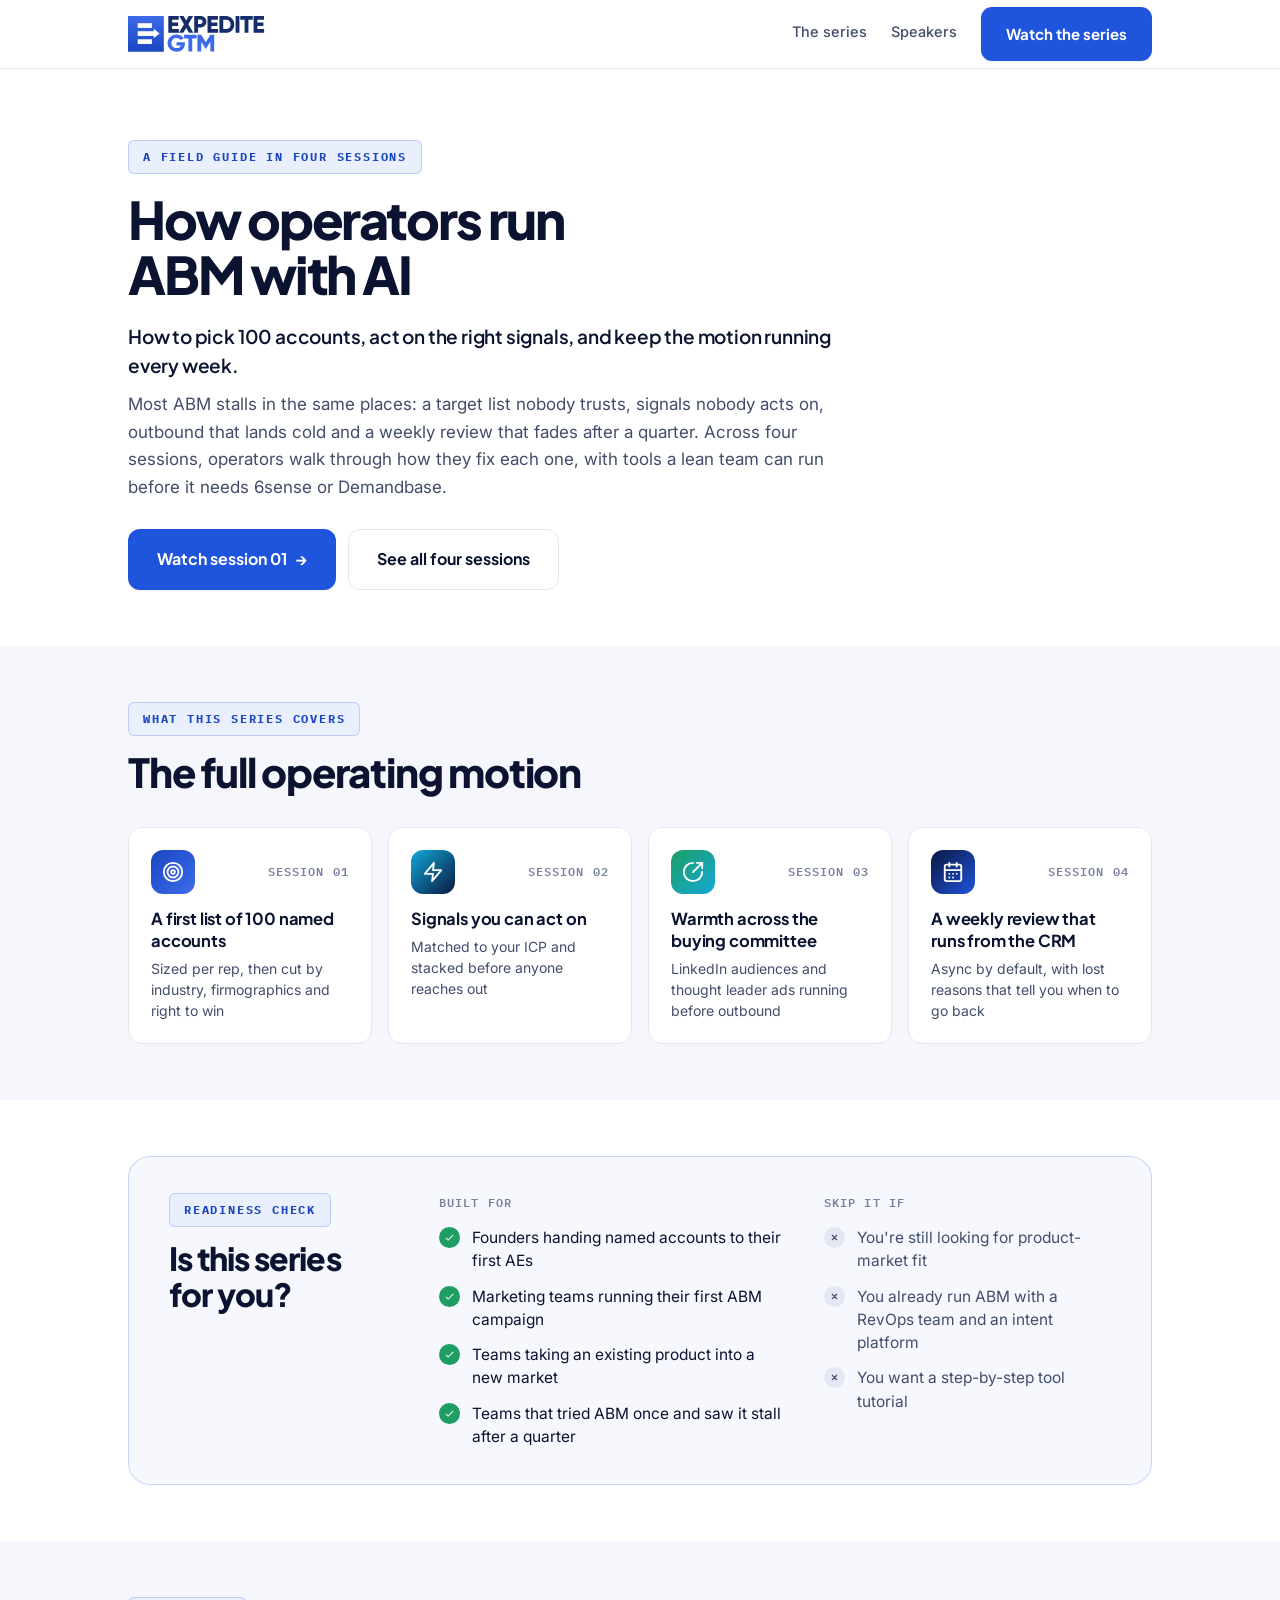
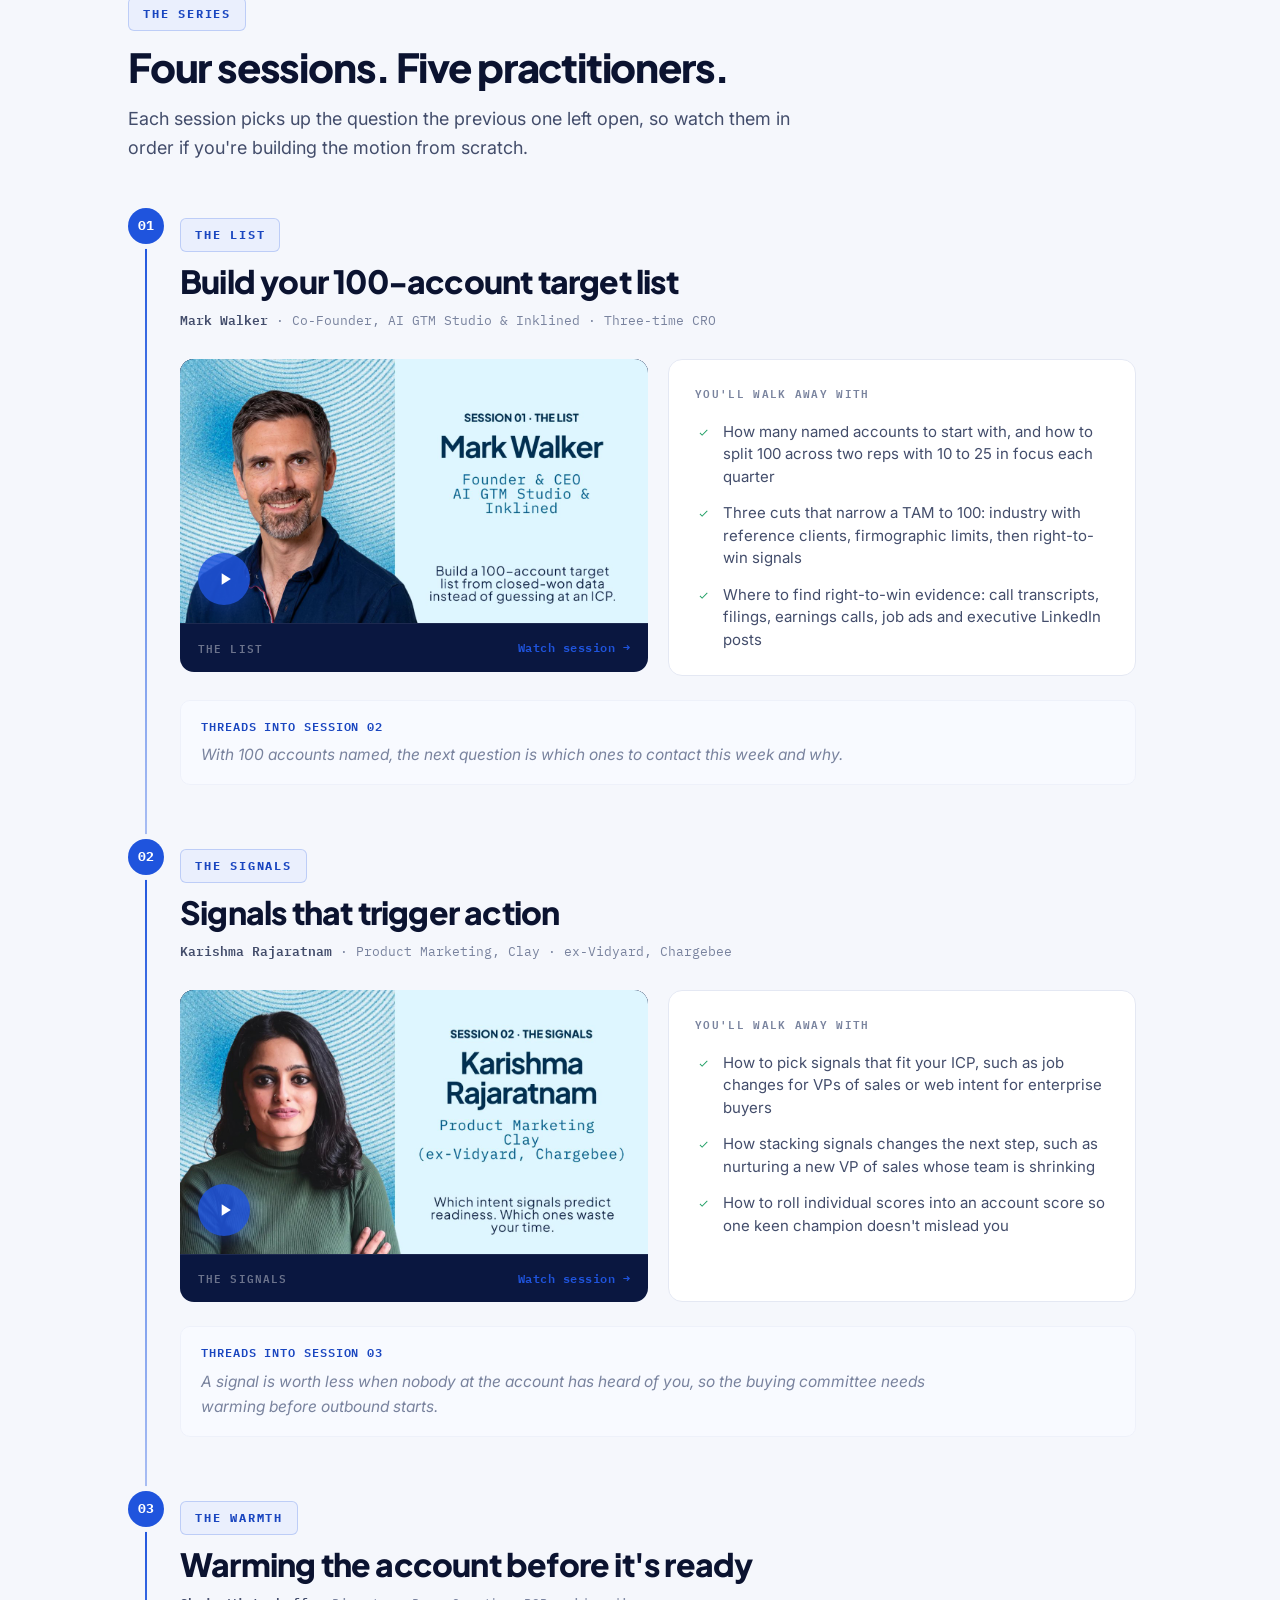
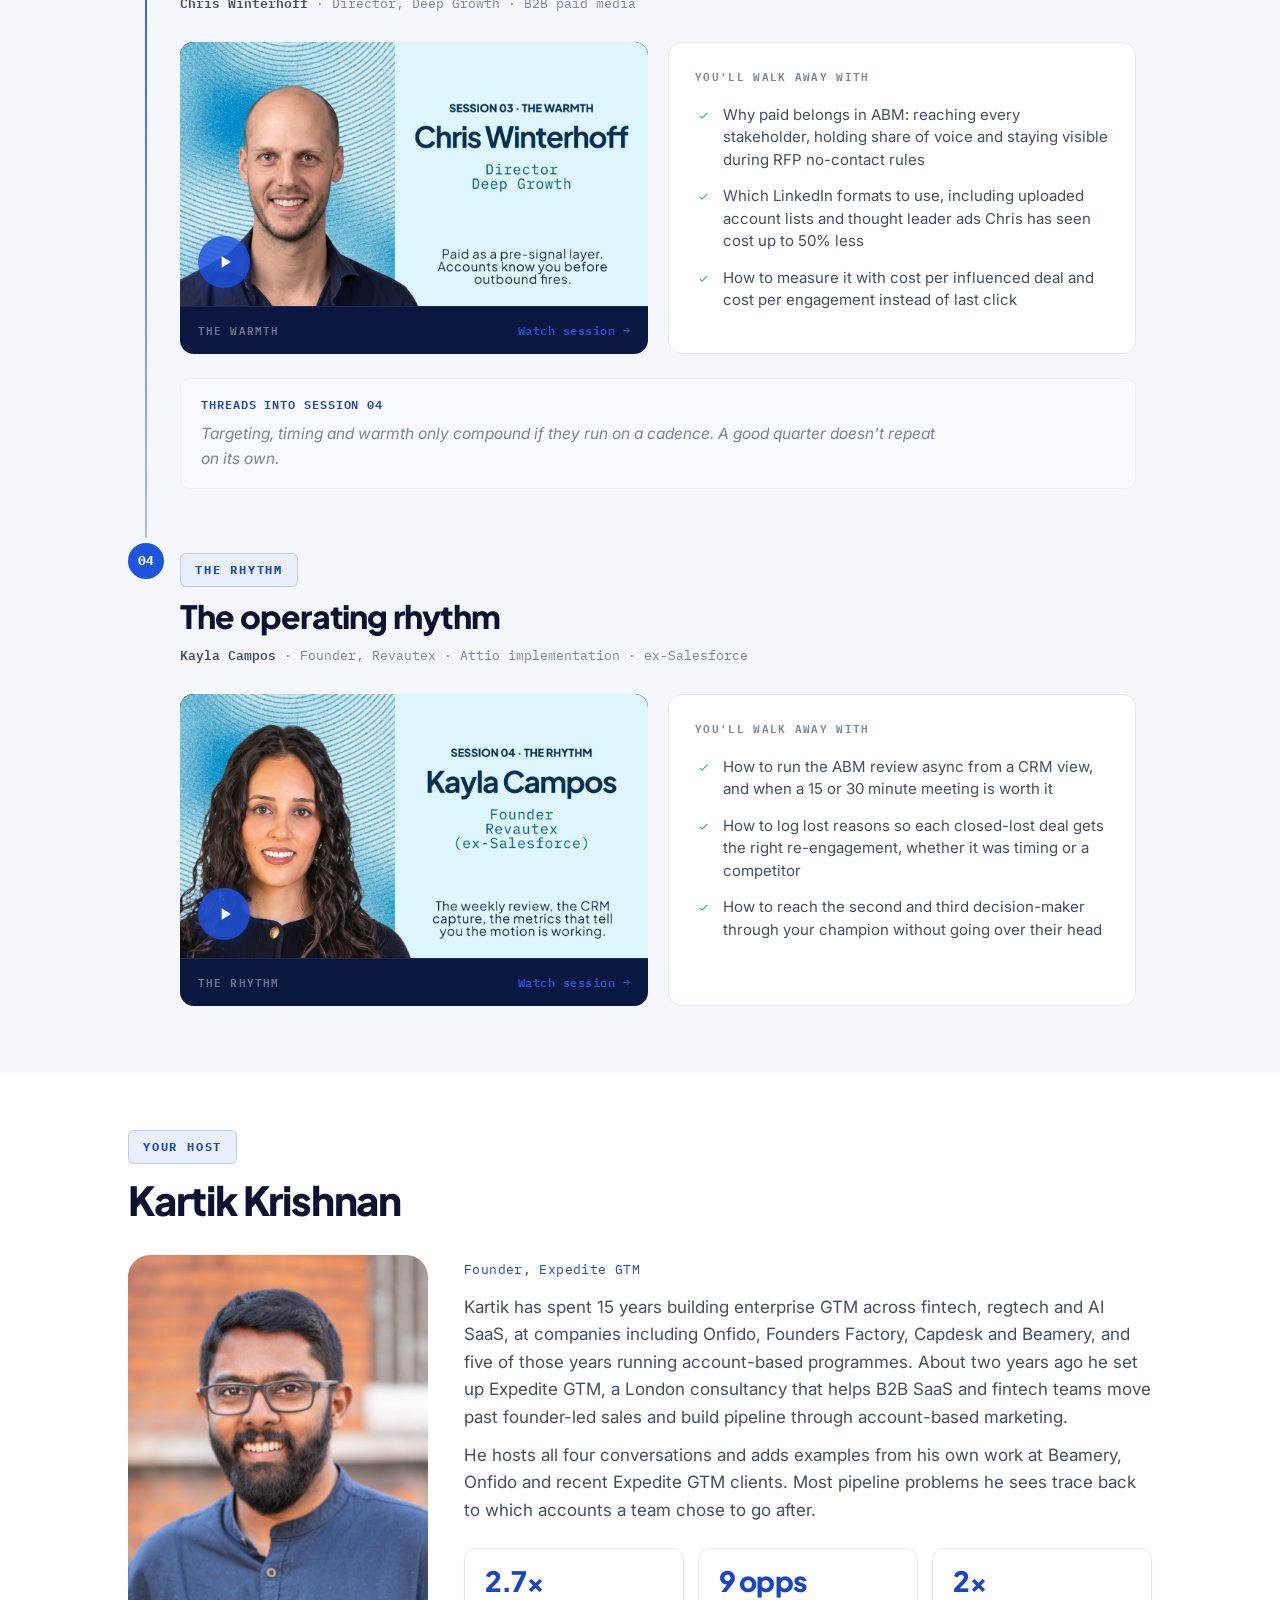
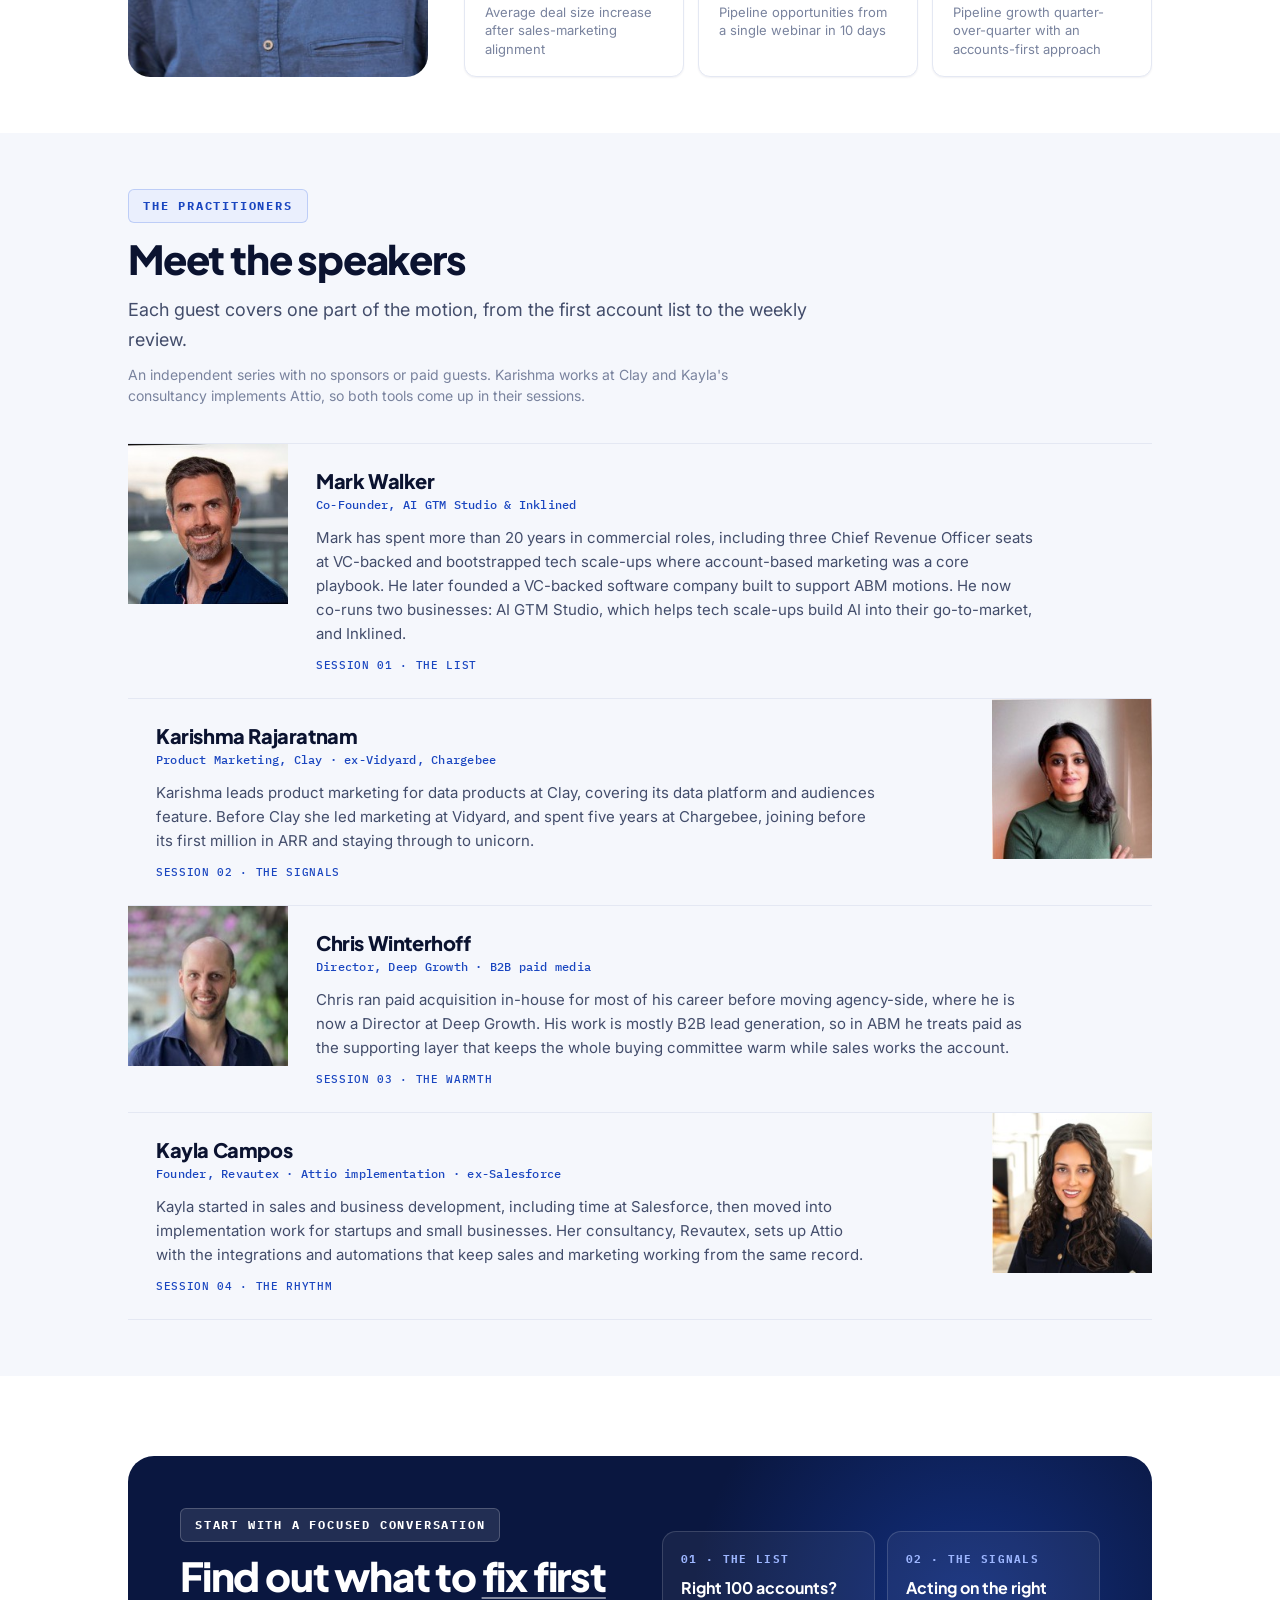
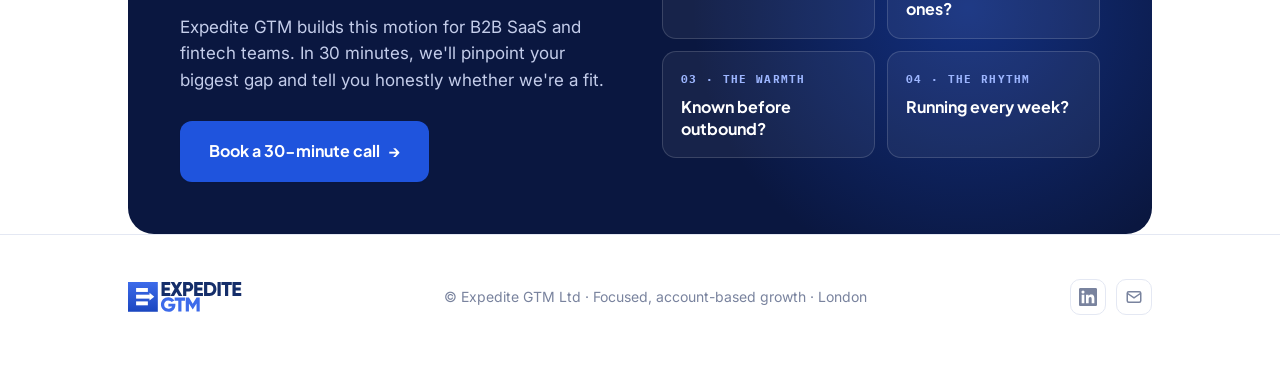
==== abm-sessions/index.html @ 5df8fffd "Replace ABM session thumbnails with light artwork, lock card thumb to 16:9 New square session artwor" ====
<!doctype html>
<html lang="en" data-theme="light">
<head>
<meta charset="utf-8">
<meta name="viewport" content="width=device-width, initial-scale=1">
<meta name="robots" content="noindex, nofollow">
<meta name="description" content="Expedite GTM founder Kartik Krishnan and four operators on building a 100-account list, acting on intent signals, warming buying committees on LinkedIn and running a weekly ABM review.">
<meta property="og:title" content="How operators run ABM with AI — Expedite GTM">
<meta property="og:description" content="Four recorded sessions on how operators pick accounts, read signals, warm buying committees and run the weekly review.">
<meta property="og:type" content="website">
<meta property="og:image" content="https://expeditegtm.com/images/expedite-gtm/og-image.png">
<meta property="og:image:width" content="1200">
<meta property="og:image:height" content="630">
<meta name="twitter:card" content="summary_large_image">
<meta name="twitter:image" content="https://expeditegtm.com/images/expedite-gtm/og-image.png">
<meta name="theme-color" content="#1F54DD">
<link rel="icon" href="/favicon.svg" type="image/svg+xml">
<link rel="icon" href="/favicon-32.png" sizes="32x32" type="image/png">
<link rel="apple-touch-icon" href="/apple-touch-icon.png">
<title>How operators run ABM with AI — Expedite GTM</title>
<script async src="https://www.googletagmanager.com/gtag/js?id=G-W55MQWBZFP"></script>
<script>
window.dataLayer=window.dataLayer||[];
function gtag(){dataLayer.push(arguments)}
gtag('js',new Date());
gtag('config','G-W55MQWBZFP');
</script>
<link rel="preconnect" href="https://fonts.googleapis.com">
<link rel="preconnect" href="https://fonts.gstatic.com" crossorigin>
<link rel="stylesheet" href="https://fonts.googleapis.com/css2?family=Plus+Jakarta+Sans:wght@500;600;700;800&family=Inter:wght@400;500;600&family=IBM+Plex+Mono:wght@500;600&display=swap">
<style>
:root {
  --bg:#FFFFFF; --bg-soft:#F5F7FC; --panel:#FFFFFF; --panel-2:#F8FAFF;
  --ink:#0B1330; --ink-soft:#434D6B; --ink-faint:#79839E;
  --line:#E4E8F3; --line-soft:#EEF1FA;
  --accent:#1F54DD; --accent-deep:#1A46C0; --accent-tint:#EAEFFD; --accent-ink:#FFFFFF;
  --secondary:#0A1740; --tertiary:#12A9D8;
  --good:#1E9E63;
  --hair:rgba(11,19,48,.07);
  --shadow-sm:0 1px 2px rgba(15,23,60,.06);
  --shadow:0 8px 30px rgba(15,23,60,.09);
  --shadow-lg:0 30px 70px rgba(15,23,60,.16);
  --blue-600:#1F54DD;--blue-700:#1A46C0;--blue-500:#3D6BEA;--blue-050:#EAEFFD;
  --cyan-500:#12A9D8;
  --r:14px; --r-lg:22px; --maxw:1080px;
}

*{box-sizing:border-box}
html{scroll-behavior:smooth;-webkit-text-size-adjust:100%;overflow-x:hidden}
body{margin:0;padding-top:68px;background:var(--bg);color:var(--ink);
  font-family:"Inter",system-ui,-apple-system,sans-serif;
  font-size:18px;line-height:1.66;font-weight:400;
  -webkit-font-smoothing:antialiased;text-rendering:optimizeLegibility}
h1,h2,h3,h4{margin:0;font-family:"Plus Jakarta Sans","Inter",sans-serif;font-weight:800;line-height:1.12;letter-spacing:-.025em;color:var(--ink);text-wrap:balance}
p{margin:0}
a{color:var(--accent);text-decoration:none}
img{max-width:100%}

.wrap{max-width:var(--maxw);margin:0 auto;padding:0 28px}
.eyebrow,.s-tag{display:inline-block;font-family:"IBM Plex Mono",monospace;font-size:12px;font-weight:700;letter-spacing:.15em;text-transform:uppercase;color:var(--accent-deep);background:var(--accent-tint);border:1px solid color-mix(in srgb,var(--accent) 22%,transparent);padding:6px 14px;border-radius:6px}

/* --- NAV --- */
header.nav{position:fixed;top:0;left:0;right:0;z-index:50;background:color-mix(in srgb,var(--bg) 84%,transparent);backdrop-filter:blur(14px);-webkit-backdrop-filter:blur(14px);border-bottom:1px solid var(--line)}
#sp{position:absolute;bottom:0;left:0;height:2px;width:0%;background:linear-gradient(90deg,var(--blue-500),var(--cyan-500));opacity:.7;pointer-events:none;transition:width .08s linear}
.nav-in{display:flex;align-items:center;justify-content:space-between;height:68px}
.brand{display:flex;align-items:center;gap:11px;font-family:"Plus Jakarta Sans",sans-serif;font-weight:800;font-size:18px;letter-spacing:-.02em;color:var(--ink);text-decoration:none}
.brand .tile,.foot-brand .tile{border-radius:8px;background:linear-gradient(135deg,var(--accent),var(--accent-deep));display:grid;place-items:center;color:#fff;font-weight:800;box-shadow:var(--shadow-sm)}
.brand .tile{width:26px;height:26px;font-size:15px}
.foot-brand .tile{width:24px;height:24px;border-radius:7px;font-size:13px}
.nav-right{display:flex;align-items:center;gap:24px}
.nav-right a.nav-link{font-size:14.5px;color:var(--ink-soft);font-weight:500;text-decoration:none;border-bottom:2px solid transparent;padding-bottom:2px;transition:color .2s,border-color .2s}
.nav-right a.nav-link:hover{color:var(--ink);border-bottom-color:var(--accent)}
@media(max-width:880px){.nav-right a.nav-link{display:none}}

/* --- BUTTONS --- */
.btn{display:inline-flex;align-items:center;gap:.5em;font-family:"Plus Jakarta Sans",sans-serif;font-weight:700;font-size:15px;padding:14px 24px;min-height:48px;border-radius:11px;border:1px solid transparent;cursor:pointer;transition:transform .15s,background .15s,border-color .15s,box-shadow .15s;text-decoration:none}
.btn:focus-visible{outline:2px solid var(--accent);outline-offset:2px}
.btn-lg{padding:16px 28px;font-size:16px;border-radius:12px}
.btn-primary{background:var(--accent);color:var(--accent-ink);box-shadow:var(--shadow-sm)}
.btn-primary:hover{background:var(--accent-deep);transform:translateY(-1px);box-shadow:var(--shadow)}
.btn-ghost{background:var(--panel);color:var(--ink);border-color:var(--line)}
.btn-ghost:hover{border-color:var(--accent);color:var(--accent-deep);transform:translateY(-1px)}
.arrow{display:inline-block;transition:transform .18s}
.btn:hover .arrow{transform:translateX(4px)}

/* --- HERO --- */
.hero{padding:72px 0 56px}
.hero-inner{max-width:720px}
.hero-inner > *{opacity:0;transform:translateY(18px);animation:heroIn .7s cubic-bezier(.22,1,.36,1) forwards}
.hero-inner > *:nth-child(1){animation-delay:.05s}
.hero-inner > *:nth-child(2){animation-delay:.15s}
.hero-inner > *:nth-child(3){animation-delay:.25s}
.hero-inner > *:nth-child(4){animation-delay:.38s}
.hero-inner > *:nth-child(5){animation-delay:.5s}
@keyframes heroIn{to{opacity:1;transform:translateY(0)}}
.hero h1{font-size:clamp(34px,4.6vw,52px);letter-spacing:-.04em;line-height:1.06}
.hero .tagline{margin-top:20px;font-family:"Plus Jakarta Sans",sans-serif;font-size:19px;font-weight:600;color:var(--ink);line-height:1.5;letter-spacing:-0.01em}
.hero .sub{margin-top:12px;font-size:17px;color:var(--ink-soft);line-height:1.62}
.hero .sub strong{color:var(--ink);font-weight:600}
.hero-cta{display:flex;flex-wrap:wrap;gap:12px;margin-top:28px}

/* --- SECTIONS --- */
section{padding:56px 0}
.soft{background:var(--bg-soft)}
.sec-head{max-width:46em}
.sec-head h2{font-size:clamp(28px,3.6vw,40px);margin-top:14px;letter-spacing:-.03em}
.sec-head .lede{margin-top:18px;color:var(--ink-soft);font-size:18px;line-height:1.65}
.sec-head .lede + .lede{margin-top:14px}
.sec-head .lede strong{color:var(--ink);font-weight:600}
.sec-title{font-size:clamp(28px,3.6vw,40px);margin-top:14px;letter-spacing:-.03em}

/* --- COVERAGE (one card per session) --- */
.cov-grid{display:grid;grid-template-columns:repeat(4,1fr);gap:16px;margin-top:32px}
@media(max-width:960px){.cov-grid{grid-template-columns:repeat(2,1fr)}}
@media(max-width:560px){.cov-grid{grid-template-columns:1fr}}
.cov-card{display:flex;flex-direction:column;gap:14px;padding:22px;border-radius:var(--r);background:var(--panel);border:1px solid var(--line);text-decoration:none;transition:transform .22s,box-shadow .22s,border-color .22s}
.cov-card:hover{transform:translateY(-2px);box-shadow:var(--shadow);border-color:color-mix(in srgb,var(--accent) 30%,transparent)}
.cov-top{display:flex;align-items:center;justify-content:space-between}
.cov-num{font-family:"IBM Plex Mono",monospace;font-size:11.5px;font-weight:600;letter-spacing:.1em;text-transform:uppercase;color:var(--ink-faint)}
.phi-icon{flex-shrink:0;width:44px;height:44px;border-radius:12px;display:grid;place-items:center;color:#fff}
.phi-icon svg{width:22px;height:22px}
.phi-icon-1{background:linear-gradient(135deg,var(--blue-700),var(--blue-500))}
.phi-icon-2{background:linear-gradient(135deg,var(--cyan-500),var(--secondary))}
.phi-icon-3{background:linear-gradient(135deg,var(--good),var(--cyan-500))}
.phi-icon-4{background:linear-gradient(135deg,var(--secondary),var(--blue-600))}
.cov-title{font-family:"Plus Jakarta Sans",sans-serif;font-weight:700;font-size:16.5px;color:var(--ink);line-height:1.35;letter-spacing:-.01em}
.cov-sub{margin-top:6px;font-size:14px;color:var(--ink-soft);line-height:1.5}

/* --- FIT CHECKLIST --- */
.fit-panel{display:grid;grid-template-columns:.8fr 1.2fr 1fr;gap:40px;align-items:start;padding:36px 40px;border-radius:var(--r-lg);background:color-mix(in srgb,var(--accent) 4%,var(--panel));border:1px solid color-mix(in srgb,var(--accent) 22%,transparent)}
@media(max-width:960px){.fit-panel{grid-template-columns:1fr 1fr;gap:28px 32px}.fit-head{grid-column:1/-1}}
@media(max-width:640px){.fit-panel{grid-template-columns:1fr;padding:28px 22px}}
.fit-head h2{margin-top:14px;font-size:clamp(24px,3vw,32px);letter-spacing:-.03em}
.fit-label{font-family:"IBM Plex Mono",monospace;font-size:11.5px;font-weight:600;letter-spacing:.1em;text-transform:uppercase;color:var(--ink-faint);margin-bottom:14px}
.fit-list{list-style:none;margin:0;padding:0;display:flex;flex-direction:column;gap:12px}
.fit-list li{display:flex;align-items:flex-start;gap:12px;font-size:15.5px;line-height:1.5;color:var(--ink)}
.fit-no li{color:var(--ink-soft)}
.fit-mk{flex:0 0 auto;width:21px;height:21px;border-radius:50%;display:grid;place-items:center;margin-top:1px}
.fit-yes .fit-mk{background:var(--good)}
.fit-yes .fit-mk svg{width:11px;height:11px;fill:#fff}
.fit-no .fit-mk{background:var(--line)}
.fit-no .fit-mk svg{width:9px;height:9px;stroke:var(--ink-soft);stroke-width:3;fill:none;stroke-linecap:round}

/* --- SESSIONS TIMELINE --- */
.series-intro{max-width:38em;margin-top:14px;color:var(--ink-soft);font-size:18px;line-height:1.62}
.spk-note{max-width:44em;margin-top:10px;color:var(--ink-faint);font-size:14px;line-height:1.55}
.timeline{position:relative;margin-top:44px;padding-left:52px}

.session-block{position:relative;padding-bottom:52px;padding-top:12px;padding-right:16px;margin-left:-16px;padding-left:16px;border-radius:var(--r);transition:background .25s;scroll-margin-top:92px}
.session-block:hover{background:var(--panel-2)}
.session-block:last-child{padding-bottom:12px}
/* connector runs from this marker's centre to the next marker's centre */
.session-block::before{content:'';position:absolute;left:-19px;top:20px;bottom:-20px;width:2px;background:linear-gradient(180deg,var(--accent),color-mix(in srgb,var(--accent) 30%,var(--accent-tint)));transform-origin:top;transform:scaleY(0);transition:transform 1s cubic-bezier(.22,1,.36,1)}
.timeline.vis .session-block::before{transform:scaleY(1)}
.session-block:last-child::before{display:none}

.step-marker{position:absolute;left:-36px;top:2px;width:36px;height:36px;border-radius:50%;background:var(--accent);color:#fff;display:grid;place-items:center;font-family:"IBM Plex Mono",monospace;font-weight:700;font-size:13px;z-index:1;box-shadow:0 0 0 5px var(--bg-soft);transition:transform .3s,box-shadow .3s}
.session-block:hover .step-marker{transform:scale(1.08);box-shadow:0 0 0 5px var(--bg-soft),0 4px 16px rgba(31,84,221,.3)}

.s-tag{margin-bottom:12px}
.s-title{font-size:clamp(24px,3vw,32px);letter-spacing:-.025em}
.s-speaker{margin-top:10px;font-family:"IBM Plex Mono",monospace;font-size:13px;color:var(--ink-faint)}
.s-speaker strong{color:var(--ink-soft);font-weight:600}
.s-desc{margin-top:18px;color:var(--ink-soft);font-size:17px;line-height:1.62;max-width:52em}

.s-detail{display:grid;grid-template-columns:1fr 1fr;gap:20px;margin-top:28px}
@media(max-width:760px){.s-detail{grid-template-columns:1fr}}

/* video card (clickable) */
.vid-card{display:flex;flex-direction:column;align-self:start;background:var(--secondary);border-radius:var(--r);overflow:hidden;text-decoration:none;transition:transform .18s,box-shadow .18s;cursor:pointer}
.vid-card:hover{transform:translateY(-3px);box-shadow:var(--shadow-lg)}
.vid-top{display:flex;justify-content:space-between;align-items:center;padding:14px 18px;border-top:1px solid rgba(255,255,255,.08)}
.vid-top .vid-label{font-family:"IBM Plex Mono",monospace;font-size:11px;font-weight:600;letter-spacing:.1em;text-transform:uppercase;color:rgba(255,255,255,.4)}
.vid-top .vid-cta{font-family:"IBM Plex Mono",monospace;font-size:12px;font-weight:600;color:var(--accent);letter-spacing:.04em;transition:color .15s}
.vid-card:hover .vid-cta{color:#fff}
.vid-thumb{position:relative;flex:none;aspect-ratio:16/9;background:var(--secondary);overflow:hidden}
.vid-thumb img{position:absolute;inset:0;width:100%;height:100%;object-fit:cover;display:block}
.play-btn{position:absolute;left:18px;bottom:18px;width:52px;height:52px;border-radius:50%;background:rgba(31,84,221,.85);display:grid;place-items:center;box-shadow:0 4px 20px rgba(31,84,221,.35);transition:transform .2s,box-shadow .2s,background .2s}
.vid-card:hover .play-btn{transform:scale(1.12);box-shadow:0 6px 28px rgba(31,84,221,.5);background:var(--accent)}
.play-btn svg{width:20px;height:20px;fill:#fff;margin-left:2px}
.vid-foot{display:flex;justify-content:space-between;align-items:center;padding:14px 18px;border-top:1px solid rgba(255,255,255,.08);font-family:"IBM Plex Mono",monospace;font-size:12.5px;color:rgba(255,255,255,.4)}

/* learnings box */
.learn-box{background:var(--panel);border:1px solid var(--line);border-radius:var(--r);padding:24px 26px}
.learn-box .learn-label{font-family:"IBM Plex Mono",monospace;font-size:11px;font-weight:600;letter-spacing:.12em;text-transform:uppercase;color:var(--ink-faint);margin-bottom:18px}
.learn-box ul{list-style:none;margin:0;padding:0;display:flex;flex-direction:column;gap:14px}
.learn-box li{position:relative;padding-left:28px;color:var(--ink-soft);font-size:15px;line-height:1.5}
.learn-box li::before{content:"";position:absolute;left:0;top:3px;width:17px;height:17px;border-radius:50%;background:var(--good);
  -webkit-mask:no-repeat center/11px url("data:image/svg+xml,%3Csvg xmlns='http://www.w3.org/2000/svg' viewBox='0 0 24 24'%3E%3Cpath fill='white' d='M9 16.17 4.83 12l-1.42 1.41L9 19 21 7l-1.41-1.41z'/%3E%3C/svg%3E");
  mask:no-repeat center/11px url("data:image/svg+xml,%3Csvg xmlns='http://www.w3.org/2000/svg' viewBox='0 0 24 24'%3E%3Cpath fill='white' d='M9 16.17 4.83 12l-1.42 1.41L9 19 21 7l-1.41-1.41z'/%3E%3C/svg%3E")}

/* thread connector */
.thread{margin-top:24px;padding:16px 20px;background:var(--panel-2);border-radius:10px;border:1px solid var(--line-soft);transition:border-color .3s}
.thread:hover{border-color:var(--accent-tint)}
.thread .thr-label{font-family:"IBM Plex Mono",monospace;font-size:11.5px;font-weight:600;color:var(--accent-deep);letter-spacing:.08em;text-transform:uppercase}
.thread p.thr-text{margin-top:6px;font-size:15.5px;color:var(--ink-faint);font-style:italic;max-width:48em}

/* --- HOST --- */
.host-layout{display:grid;grid-template-columns:300px 1fr;gap:36px;margin-top:32px;align-items:stretch}
@media(max-width:800px){.host-layout{grid-template-columns:1fr;gap:28px}}
.host-photo-col{position:relative;border-radius:var(--r-lg);overflow:hidden;min-height:360px}
@media(max-width:800px){.host-photo-col{max-height:400px}}
.host-photo-col img{width:100%;height:100%;object-fit:cover;object-position:top center;display:block}
.host-info h3{font-size:24px;font-weight:800}
.host-role{font-family:"IBM Plex Mono",monospace;font-size:12.5px;color:var(--accent-deep);letter-spacing:.03em;margin-top:4px}
.host-bio{margin-top:14px;color:var(--ink-soft);font-size:17px;line-height:1.62;max-width:42em}
.host-bio + .host-bio{margin-top:10px}

.stat-row{display:flex;gap:14px;margin-top:24px;flex-wrap:wrap}
.stat-card{flex:1;min-width:140px;background:var(--panel);border:1px solid var(--line);border-radius:12px;padding:18px 20px;box-shadow:var(--shadow-sm);transition:transform .18s,box-shadow .18s}
.stat-card:hover{transform:translateY(-2px);box-shadow:var(--shadow)}
.stat-card .big{font-family:"Plus Jakarta Sans",sans-serif;font-size:28px;font-weight:800;letter-spacing:-.03em;color:var(--accent-deep);line-height:1}
.stat-card .cap{margin-top:8px;font-size:13px;color:var(--ink-faint);line-height:1.4}

/* --- CTA SECTION --- */
.cta-section{padding:80px 0 0}
.cta{background:var(--secondary);border-radius:26px;padding:52px;color:#fff;position:relative;overflow:hidden}
.cta::before{content:"";position:absolute;right:-12%;top:-45%;width:60%;height:170%;background:radial-gradient(circle,color-mix(in srgb,var(--accent) 40%,transparent),transparent 62%);pointer-events:none}
.cta .hl-mark{background:none;-webkit-background-clip:unset;background-clip:unset;-webkit-text-fill-color:#fff;color:#fff;text-decoration:underline;text-decoration-color:rgba(255,255,255,.5);text-underline-offset:5px;text-decoration-thickness:2px}
.cta-grid{position:relative;z-index:1;display:grid;grid-template-columns:1fr 1fr;gap:44px;align-items:center}
@media(max-width:860px){.cta-grid{grid-template-columns:1fr;gap:30px}}
.cta h2{color:#fff;font-size:clamp(28px,3.8vw,40px);letter-spacing:-.03em}
.cta .clede{color:#C4CDEA;margin-top:15px;font-size:17px;line-height:1.55;max-width:34em}
.cta .clede + .clede{margin-top:10px}
.cta-actions{margin-top:28px;display:flex;flex-direction:column;align-items:flex-start;gap:12px}
.cta-tiles{display:grid;grid-template-columns:1fr 1fr;gap:12px}
.cta-tile{display:flex;flex-direction:column;gap:8px;min-height:104px;padding:18px;border-radius:var(--r);background:rgba(255,255,255,.055);border:1px solid rgba(255,255,255,.15);text-decoration:none;transition:background .2s,border-color .2s}
.cta-tile:hover{background:rgba(255,255,255,.09);border-color:rgba(255,255,255,.3)}
.cta-tile .tn{font-family:"IBM Plex Mono",monospace;font-size:11px;font-weight:700;letter-spacing:.12em;text-transform:uppercase;color:#9DB6FF}
.cta-tile p{font-family:"Plus Jakarta Sans",sans-serif;font-weight:700;font-size:16px;line-height:1.35;color:#fff}
@media(max-width:560px){.cta .eyebrow{font-size:11px;letter-spacing:.1em}.cta-tiles{grid-template-columns:1fr}.cta-tile{min-height:0}.cta-actions,.cta-actions .btn{width:100%;justify-content:center}}

/* --- FOOTER --- */
footer{padding:44px 0 60px;border-top:1px solid var(--line);color:var(--ink-faint);font-size:14px}
.foot-row{display:flex;justify-content:space-between;gap:20px;flex-wrap:wrap;align-items:center}
.foot-brand{display:flex;align-items:center;gap:10px;font-family:"Plus Jakarta Sans",sans-serif;font-weight:800;color:var(--ink);font-size:16px}
.foot-social{display:flex;gap:10px}
.foot-social a{width:36px;height:36px;border-radius:10px;border:1px solid var(--line);display:grid;place-items:center;color:var(--ink-faint);transition:color .2s,border-color .2s,background .2s}
.foot-social a:hover{color:var(--accent-deep);border-color:var(--accent)}
.foot-social a svg{width:18px;height:18px}

/* --- SCROLL REVEAL --- */
.rv{opacity:0;transform:translateY(28px);transition:opacity .7s cubic-bezier(.22,1,.36,1),transform .7s cubic-bezier(.22,1,.36,1)}
.rv.vis{opacity:1;transform:translateY(0)}
.rv-d1{transition-delay:.1s}.rv-d2{transition-delay:.18s}.rv-d3{transition-delay:.26s}.rv-d4{transition-delay:.34s}
.rv-stagger .cov-card,.rv-stagger .learn-box li,.rv-stagger .stat-card,.rv-stagger .spk-card{opacity:0;transform:translateY(16px);transition:opacity .5s cubic-bezier(.22,1,.36,1),transform .5s cubic-bezier(.22,1,.36,1)}
.rv-stagger.vis .cov-card,.rv-stagger.vis .learn-box li,.rv-stagger.vis .stat-card,.rv-stagger.vis .spk-card{opacity:1;transform:translateY(0)}
.rv-stagger.vis .cov-card:nth-child(1),.rv-stagger.vis .stat-card:nth-child(1){transition-delay:.05s}
.rv-stagger.vis .cov-card:nth-child(2),.rv-stagger.vis .stat-card:nth-child(2){transition-delay:.12s}
.rv-stagger.vis .cov-card:nth-child(3),.rv-stagger.vis .stat-card:nth-child(3){transition-delay:.19s}
.rv-stagger.vis .cov-card:nth-child(4){transition-delay:.26s}
.rv-stagger.vis .learn-box li:nth-child(1){transition-delay:.05s}
.rv-stagger.vis .learn-box li:nth-child(2){transition-delay:.12s}
.rv-stagger.vis .learn-box li:nth-child(3){transition-delay:.19s}
.rv-stagger.vis .spk-card:nth-child(1){transition-delay:.05s}
.rv-stagger.vis .spk-card:nth-child(2){transition-delay:.12s}
.rv-stagger.vis .spk-card:nth-child(3){transition-delay:.19s}
.rv-stagger.vis .spk-card:nth-child(4){transition-delay:.26s}






/* --- SPEAKERS ROWS --- */
.spk-rows{display:flex;flex-direction:column;gap:0;margin-top:36px;border-top:1px solid var(--line)}
.spk-card{display:flex;align-items:stretch;border-bottom:1px solid var(--line);transition:background .25s}
.spk-card:hover{background:var(--panel)}
.spk-card:nth-child(even){flex-direction:row-reverse}
.spk-photo{width:160px;height:160px;object-fit:cover;object-position:top center;flex-shrink:0;display:block}
.spk-body{flex:1;padding:24px 28px;display:flex;flex-direction:column;justify-content:center;min-width:0}
.spk-name{font-size:20px;font-weight:800;letter-spacing:-.02em;line-height:1.25}
.spk-role{font-family:"IBM Plex Mono",monospace;font-size:12px;font-weight:500;color:var(--accent-deep);letter-spacing:.02em;margin-top:4px;line-height:1.4}
.spk-bio{margin-top:12px;color:var(--ink-soft);font-size:15px;line-height:1.6;max-width:48em}
.spk-session{font-family:"IBM Plex Mono",monospace;font-size:11px;font-weight:500;letter-spacing:.06em;text-transform:uppercase;color:var(--accent-deep);margin-top:10px}
@media(max-width:600px){.spk-card,.spk-card:nth-child(even){flex-direction:column}.spk-photo{width:100%;height:auto;aspect-ratio:1.4;max-height:200px}}
/* --- RESPONSIVE --- */
@media(max-width:880px){.hero{padding:44px 0 36px}}
@media(max-width:880px){.cta{padding:30px 22px;border-radius:20px}.cta h2{font-size:26px}}
@media(max-width:480px){
  .hero h1{font-size:34px}
  .stat-row{flex-direction:column}
  .stat-card{min-width:0}
  .timeline{padding-left:40px}
  .step-marker{left:-24px;width:30px;height:30px;font-size:12px}
  .session-block::before{left:-10px;top:17px;bottom:-17px}
}
@media(prefers-reduced-motion:reduce){
  *{transition-duration:0s!important;animation-duration:0s!important}
  .rv,.hero-inner > *{opacity:1;transform:none;animation:none}
  .rv-stagger .cov-card,.rv-stagger .learn-box li,.rv-stagger .stat-card,.rv-stagger .spk-card{opacity:1;transform:none}
  .session-block::before{transform:scaleY(1)}
}
</style>

<!-- NAV -->
<header class="nav">
  <div id="sp" aria-hidden="true"></div>
  <div class="wrap nav-in">
    <a class="brand" href="/"><img src="/images/expedite-gtm/default-light-bg.svg" alt="Expedite GTM" style="height:36px;display:block"></a>
    <div class="nav-right">
      <a href="#series" class="nav-link">The series</a>
      <a href="#speakers" class="nav-link">Speakers</a>
      <a class="btn btn-primary" href="#series">Watch the series</a>
    </div>
  </div>
</header>

<main>

<!-- HERO -->
<section class="hero">
  <div class="wrap">
    <div class="hero-inner">
      <p class="eyebrow">A field guide in four sessions</p>
      <h1 style="margin-top:18px">How operators run<br>ABM with AI</h1>
      <p class="tagline">How to pick 100 accounts, act on the right signals, and keep the motion running every week.</p>
      <p class="sub">Most ABM stalls in the same places: a target list nobody trusts, signals nobody acts on, outbound that lands cold and a weekly review that fades after a quarter. Across four sessions, operators walk through how they fix each one, with tools a lean team can run before it needs 6sense or Demandbase.</p>
      <div class="hero-cta">
        <a class="btn btn-primary btn-lg" href="https://fast.wistia.com/embed/channel/ewwyh1jusu?wchannelid=ewwyh1jusu&wmediaid=3nsvtopgk0" target="_blank" rel="noopener">Watch session 01 <span class="arrow" aria-hidden="true">&rarr;</span></a>
        <a class="btn btn-ghost btn-lg" href="https://fast.wistia.com/embed/channel/ewwyh1jusu" target="_blank" rel="noopener">See all four sessions</a>
      </div>
    </div>
  </div>
</section>

<!-- WHAT THIS SERIES COVERS -->
<section class="soft" id="covers">
  <div class="wrap">
    <p class="eyebrow rv">What this series covers</p>
    <h2 class="sec-title rv">The full operating motion</h2>
    <div class="cov-grid rv rv-stagger">
      <a class="cov-card" href="#session-01">
        <div class="cov-top"><div class="phi-icon phi-icon-1"><svg viewBox="0 0 24 24" fill="none" stroke="currentColor" stroke-width="2" stroke-linecap="round" stroke-linejoin="round"><circle cx="12" cy="12" r="10"/><circle cx="12" cy="12" r="6"/><circle cx="12" cy="12" r="2"/></svg></div><span class="cov-num">Session 01</span></div>
        <div><p class="cov-title">A first list of 100 named accounts</p><p class="cov-sub">Sized per rep, then cut by industry, firmographics and right to win</p></div>
      </a>
      <a class="cov-card" href="#session-02">
        <div class="cov-top"><div class="phi-icon phi-icon-2"><svg viewBox="0 0 24 24" fill="none" stroke="currentColor" stroke-width="2" stroke-linecap="round" stroke-linejoin="round"><polygon points="13 2 3 14 12 14 11 22 21 10 12 10 13 2"/></svg></div><span class="cov-num">Session 02</span></div>
        <div><p class="cov-title">Signals you can act on</p><p class="cov-sub">Matched to your ICP and stacked before anyone reaches out</p></div>
      </a>
      <a class="cov-card" href="#session-03">
        <div class="cov-top"><div class="phi-icon phi-icon-3"><svg viewBox="0 0 24 24" fill="none" stroke="currentColor" stroke-width="2" stroke-linecap="round" stroke-linejoin="round"><path d="M12 2C6.48 2 2 6.48 2 12s4.48 10 10 10 10-4.48 10-10"/><path d="M22 2L12 12"/><path d="M16 2h6v6"/></svg></div><span class="cov-num">Session 03</span></div>
        <div><p class="cov-title">Warmth across the buying committee</p><p class="cov-sub">LinkedIn audiences and thought leader ads running before outbound</p></div>
      </a>
      <a class="cov-card" href="#session-04">
        <div class="cov-top"><div class="phi-icon phi-icon-4"><svg viewBox="0 0 24 24" fill="none" stroke="currentColor" stroke-width="2" stroke-linecap="round" stroke-linejoin="round"><rect x="3" y="4" width="18" height="18" rx="2" ry="2"/><line x1="16" y1="2" x2="16" y2="6"/><line x1="8" y1="2" x2="8" y2="6"/><line x1="3" y1="10" x2="21" y2="10"/><path d="M8 14h.01"/><path d="M12 14h.01"/><path d="M16 14h.01"/><path d="M8 18h.01"/><path d="M12 18h.01"/></svg></div><span class="cov-num">Session 04</span></div>
        <div><p class="cov-title">A weekly review that runs from the CRM</p><p class="cov-sub">Async by default, with lost reasons that tell you when to go back</p></div>
      </a>
    </div>
  </div>
</section>

<!-- READINESS CHECK -->
<section id="fit">
  <div class="wrap">
    <div class="fit-panel rv">
      <div class="fit-head">
        <p class="eyebrow">Readiness check</p>
        <h2>Is this series for you?</h2>
      </div>
      <div>
        <p class="fit-label">Built for</p>
        <ul class="fit-list fit-yes">
          <li><span class="fit-mk" aria-hidden="true"><svg viewBox="0 0 24 24"><path d="M9 16.17 4.83 12l-1.42 1.41L9 19 21 7l-1.41-1.41z"/></svg></span>Founders handing named accounts to their first AEs</li>
          <li><span class="fit-mk" aria-hidden="true"><svg viewBox="0 0 24 24"><path d="M9 16.17 4.83 12l-1.42 1.41L9 19 21 7l-1.41-1.41z"/></svg></span>Marketing teams running their first ABM campaign</li>
          <li><span class="fit-mk" aria-hidden="true"><svg viewBox="0 0 24 24"><path d="M9 16.17 4.83 12l-1.42 1.41L9 19 21 7l-1.41-1.41z"/></svg></span>Teams taking an existing product into a new market</li>
          <li><span class="fit-mk" aria-hidden="true"><svg viewBox="0 0 24 24"><path d="M9 16.17 4.83 12l-1.42 1.41L9 19 21 7l-1.41-1.41z"/></svg></span>Teams that tried ABM once and saw it stall after a quarter</li>
        </ul>
      </div>
      <div>
        <p class="fit-label">Skip it if</p>
        <ul class="fit-list fit-no">
          <li><span class="fit-mk" aria-hidden="true"><svg viewBox="0 0 24 24"><path d="M6 6l12 12M18 6 6 18"/></svg></span>You're still looking for product-market fit</li>
          <li><span class="fit-mk" aria-hidden="true"><svg viewBox="0 0 24 24"><path d="M6 6l12 12M18 6 6 18"/></svg></span>You already run ABM with a RevOps team and an intent platform</li>
          <li><span class="fit-mk" aria-hidden="true"><svg viewBox="0 0 24 24"><path d="M6 6l12 12M18 6 6 18"/></svg></span>You want a step-by-step tool tutorial</li>
        </ul>
      </div>
    </div>
  </div>
</section>

<!-- THE SERIES -->
<section class="soft" id="series">
  <div class="wrap">
    <p class="eyebrow rv">The series</p>
    <h2 class="sec-title rv">Four sessions. Five practitioners.</h2>
    <p class="series-intro rv">Each session picks up the question the previous one left open, so watch them in order if you're building the motion from scratch.</p>

    <div class="timeline rv">

      <!-- Session 01 -->
      <div class="session-block rv" id="session-01">
        <div class="step-marker">01</div>
        <p class="s-tag">The list</p>
        <h3 class="s-title">Build your 100-account target list</h3>
        <p class="s-speaker"><strong>Mark Walker</strong> &middot; Co-Founder, AI GTM Studio &amp; Inklined &middot; Three-time CRO</p>
        <div class="s-detail rv rv-stagger">
          <a class="vid-card" href="https://fast.wistia.com/embed/channel/ewwyh1jusu?wchannelid=ewwyh1jusu&wmediaid=3nsvtopgk0" target="_blank" rel="noopener">
            <div class="vid-thumb"><img src="/images/abm-sessions/session-01.jpg?v=2" alt="Session 01 with Mark Walker" loading="lazy">
              <div class="play-btn"><svg viewBox="0 0 24 24"><polygon points="8,5 19,12 8,19"/></svg></div>
            </div>
            <div class="vid-top">
              <span class="vid-label">The list</span>
              <span class="vid-cta">Watch session &rarr;</span>
            </div>
          </a>
          <div class="learn-box">
            <p class="learn-label">You'll walk away with</p>
            <ul>
              <li>How many named accounts to start with, and how to split 100 across two reps with 10 to 25 in focus each quarter</li>
              <li>Three cuts that narrow a TAM to 100: industry with reference clients, firmographic limits, then right-to-win signals</li>
              <li>Where to find right-to-win evidence: call transcripts, filings, earnings calls, job ads and executive LinkedIn posts</li>
            </ul>
          </div>
        </div>
        <div class="thread rv">
          <p class="thr-label">Threads into session 02</p>
          <p class="thr-text">With 100 accounts named, the next question is which ones to contact this week and why.</p>
        </div>
      </div>

      <!-- Session 02 -->
      <div class="session-block rv" id="session-02">
        <div class="step-marker">02</div>
        <p class="s-tag">The signals</p>
        <h3 class="s-title">Signals that trigger action</h3>
        <p class="s-speaker"><strong>Karishma Rajaratnam</strong> &middot; Product Marketing, Clay &middot; ex-Vidyard, Chargebee</p>
        <div class="s-detail rv rv-stagger">
          <a class="vid-card" href="https://fast.wistia.com/embed/channel/ewwyh1jusu" target="_blank" rel="noopener">
            <div class="vid-thumb"><img src="/images/abm-sessions/session-02.jpg?v=2" alt="Session 02 with Karishma Rajaratnam" loading="lazy">
              <div class="play-btn"><svg viewBox="0 0 24 24"><polygon points="8,5 19,12 8,19"/></svg></div>
            </div>
            <div class="vid-top">
              <span class="vid-label">The signals</span>
              <span class="vid-cta">Watch session &rarr;</span>
            </div>
          </a>
          <div class="learn-box">
            <p class="learn-label">You'll walk away with</p>
            <ul>
              <li>How to pick signals that fit your ICP, such as job changes for VPs of sales or web intent for enterprise buyers</li>
              <li>How stacking signals changes the next step, such as nurturing a new VP of sales whose team is shrinking</li>
              <li>How to roll individual scores into an account score so one keen champion doesn't mislead you</li>
            </ul>
          </div>
        </div>
        <div class="thread rv">
          <p class="thr-label">Threads into session 03</p>
          <p class="thr-text">A signal is worth less when nobody at the account has heard of you, so the buying committee needs warming before outbound starts.</p>
        </div>
      </div>

      <!-- Session 03 -->
      <div class="session-block rv" id="session-03">
        <div class="step-marker">03</div>
        <p class="s-tag">The warmth</p>
        <h3 class="s-title">Warming the account before it's ready</h3>
        <p class="s-speaker"><strong>Chris Winterhoff</strong> &middot; Director, Deep Growth &middot; B2B paid media</p>
        <div class="s-detail rv rv-stagger">
          <a class="vid-card" href="https://fast.wistia.com/embed/channel/ewwyh1jusu?wchannelid=ewwyh1jusu&wmediaid=2s0vsklskk" target="_blank" rel="noopener">
            <div class="vid-thumb"><img src="/images/abm-sessions/session-03.jpg?v=2" alt="Session 03 with Chris Winterhoff" loading="lazy">
              <div class="play-btn"><svg viewBox="0 0 24 24"><polygon points="8,5 19,12 8,19"/></svg></div>
            </div>
            <div class="vid-top">
              <span class="vid-label">The warmth</span>
              <span class="vid-cta">Watch session &rarr;</span>
            </div>
          </a>
          <div class="learn-box">
            <p class="learn-label">You'll walk away with</p>
            <ul>
              <li>Why paid belongs in ABM: reaching every stakeholder, holding share of voice and staying visible during RFP no-contact rules</li>
              <li>Which LinkedIn formats to use, including uploaded account lists and thought leader ads Chris has seen cost up to 50% less</li>
              <li>How to measure it with cost per influenced deal and cost per engagement instead of last click</li>
            </ul>
          </div>
        </div>
        <div class="thread rv">
          <p class="thr-label">Threads into session 04</p>
          <p class="thr-text">Targeting, timing and warmth only compound if they run on a cadence. A good quarter doesn't repeat on its own.</p>
        </div>
      </div>

      <!-- Session 04 -->
      <div class="session-block rv" id="session-04">
        <div class="step-marker">04</div>
        <p class="s-tag">The rhythm</p>
        <h3 class="s-title">The operating rhythm</h3>
        <p class="s-speaker"><strong>Kayla Campos</strong> &middot; Founder, Revautex &middot; Attio implementation &middot; ex-Salesforce</p>
        <div class="s-detail rv rv-stagger">
          <a class="vid-card" href="https://fast.wistia.com/embed/channel/ewwyh1jusu?wchannelid=ewwyh1jusu&wmediaid=r8xqygjcbx" target="_blank" rel="noopener">
            <div class="vid-thumb"><img src="/images/abm-sessions/session-04.jpg?v=2" alt="Session 04 with Kayla Campos" loading="lazy">
              <div class="play-btn"><svg viewBox="0 0 24 24"><polygon points="8,5 19,12 8,19"/></svg></div>
            </div>
            <div class="vid-top">
              <span class="vid-label">The rhythm</span>
              <span class="vid-cta">Watch session &rarr;</span>
            </div>
          </a>
          <div class="learn-box">
            <p class="learn-label">You'll walk away with</p>
            <ul>
              <li>How to run the ABM review async from a CRM view, and when a 15 or 30 minute meeting is worth it</li>
              <li>How to log lost reasons so each closed-lost deal gets the right re-engagement, whether it was timing or a competitor</li>
              <li>How to reach the second and third decision-maker through your champion without going over their head</li>
            </ul>
          </div>
        </div>
      </div>

    </div>
  </div>
</section>

<!-- HOST -->
<section class="rv">
  <div class="wrap">
    <p class="eyebrow">Your host</p>
    <h2 class="sec-title">Kartik Krishnan</h2>
    <div class="host-layout rv">
      <div class="host-photo-col">
        <img id="kartik-photo" src="[data-uri]" alt="Kartik Krishnan, founder of Expedite GTM">
      </div>
      <div class="host-info">
        <p class="host-role">Founder, Expedite GTM</p>
        <p class="host-bio">Kartik has spent 15 years building enterprise GTM across fintech, regtech and AI SaaS, at companies including Onfido, Founders Factory, Capdesk and Beamery, and five of those years running account-based programmes. About two years ago he set up Expedite GTM, a London consultancy that helps B2B SaaS and fintech teams move past founder-led sales and build pipeline through account-based marketing.</p>
        <p class="host-bio">He hosts all four conversations and adds examples from his own work at Beamery, Onfido and recent Expedite GTM clients. Most pipeline problems he sees trace back to which accounts a team chose to go after.</p>
        <div class="stat-row rv-stagger rv">
          <div class="stat-card">
            <div class="big">2.7&times;</div>
            <div class="cap">Average deal size increase after sales-marketing alignment</div>
          </div>
          <div class="stat-card">
            <div class="big">9 opps</div>
            <div class="cap">Pipeline opportunities from a single webinar in 10 days</div>
          </div>
          <div class="stat-card">
            <div class="big">2&times;</div>
            <div class="cap">Pipeline growth quarter-over-quarter with an accounts-first approach</div>
          </div>
        </div>
      </div>
    </div>
  </div>
</section>


<!-- SPEAKERS -->
<section class="soft" id="speakers">
  <div class="wrap">
    <p class="eyebrow rv">The practitioners</p>
    <h2 class="sec-title rv">Meet the speakers</h2>
    <p class="series-intro rv">Each guest covers one part of the motion, from the first account list to the weekly review.</p>
    <p class="spk-note rv">An independent series with no sponsors or paid guests. Karishma works at Clay and Kayla's consultancy implements Attio, so both tools come up in their sessions.</p>
    <div class="spk-rows rv rv-stagger">
        <div class="spk-card rv">
          <img class="spk-photo" src="[data-uri]" alt="Mark Walker" loading="lazy">
          <div class="spk-body">
            <h3 class="spk-name">Mark Walker</h3>
            <p class="spk-role">Co-Founder, AI GTM Studio &amp; Inklined</p>
            <p class="spk-bio">Mark has spent more than 20 years in commercial roles, including three Chief Revenue Officer seats at VC-backed and bootstrapped tech scale-ups where account-based marketing was a core playbook. He later founded a VC-backed software company built to support ABM motions. He now co-runs two businesses: AI GTM Studio, which helps tech scale-ups build AI into their go-to-market, and Inklined.</p>
            <p class="spk-session">Session 01 &middot; The list</p>
          </div>
        </div>
        <div class="spk-card rv">
          <img class="spk-photo" src="[data-uri]" alt="Karishma Rajaratnam" loading="lazy">
          <div class="spk-body">
            <h3 class="spk-name">Karishma Rajaratnam</h3>
            <p class="spk-role">Product Marketing, Clay &middot; ex-Vidyard, Chargebee</p>
            <p class="spk-bio">Karishma leads product marketing for data products at Clay, covering its data platform and audiences feature. Before Clay she led marketing at Vidyard, and spent five years at Chargebee, joining before its first million in ARR and staying through to unicorn.</p>
            <p class="spk-session">Session 02 &middot; The signals</p>
          </div>
        </div>
        <div class="spk-card rv">
          <img class="spk-photo" src="[data-uri]" alt="Chris Winterhoff" loading="lazy">
          <div class="spk-body">
            <h3 class="spk-name">Chris Winterhoff</h3>
            <p class="spk-role">Director, Deep Growth &middot; B2B paid media</p>
            <p class="spk-bio">Chris ran paid acquisition in-house for most of his career before moving agency-side, where he is now a Director at Deep Growth. His work is mostly B2B lead generation, so in ABM he treats paid as the supporting layer that keeps the whole buying committee warm while sales works the account.</p>
            <p class="spk-session">Session 03 &middot; The warmth</p>
          </div>
        </div>
        <div class="spk-card rv">
          <img class="spk-photo" src="[data-uri]" alt="Kayla Campos" loading="lazy">
          <div class="spk-body">
            <h3 class="spk-name">Kayla Campos</h3>
            <p class="spk-role">Founder, Revautex &middot; Attio implementation &middot; ex-Salesforce</p>
            <p class="spk-bio">Kayla started in sales and business development, including time at Salesforce, then moved into implementation work for startups and small businesses. Her consultancy, Revautex, sets up Attio with the integrations and automations that keep sales and marketing working from the same record.</p>
            <p class="spk-session">Session 04 &middot; The rhythm</p>
          </div>
        </div>
    </div>
  </div>
</section>

<!-- CTA -->
<section class="cta-section" id="book">
  <div class="wrap">
    <div class="cta rv">
      <div class="cta-grid">
        <div>
          <p class="eyebrow" style="color:#fff;font-weight:700;background:rgba(255,255,255,.1);border-color:rgba(255,255,255,.2)">Start with a focused conversation</p>
          <h2 style="margin-top:12px">Find out what to <span class="hl-mark">fix first</span></h2>
          <p class="clede">Expedite GTM builds this motion for B2B SaaS and fintech teams. In 30 minutes, we'll pinpoint your biggest gap and tell you honestly whether we're a fit.</p>
          <div class="cta-actions">
            <a class="btn btn-primary btn-lg" href="https://calendly.com/kartik-expeditegtm/gtm-advisory-2026-clone" target="_blank" rel="noopener">Book a 30-minute call <span class="arrow" aria-hidden="true">&rarr;</span></a>
          </div>
        </div>
        <div class="cta-tiles">
          <a class="cta-tile" href="#session-01"><span class="tn">01 &middot; The list</span><p>Right 100 accounts?</p></a>
          <a class="cta-tile" href="#session-02"><span class="tn">02 &middot; The signals</span><p>Acting on the right ones?</p></a>
          <a class="cta-tile" href="#session-03"><span class="tn">03 &middot; The warmth</span><p>Known before outbound?</p></a>
          <a class="cta-tile" href="#session-04"><span class="tn">04 &middot; The rhythm</span><p>Running every week?</p></a>
        </div>
      </div>
    </div>
  </div>
</section>

</main>

<!-- FOOTER -->
<footer>
  <div class="wrap foot-row">
    <span class="foot-brand"><img src="/images/expedite-gtm/default-light-bg.svg" alt="Expedite GTM" style="height:30px;display:block"></span>
    <span>&copy; Expedite GTM Ltd &middot; Focused, account-based growth &middot; London</span>
    <span class="foot-social">
      <a href="https://www.linkedin.com/company/expedite-gtm/" target="_blank" rel="noopener" aria-label="LinkedIn"><svg viewBox="0 0 24 24" fill="currentColor"><path d="M20.45 20.45h-3.56v-5.57c0-1.33-.02-3.04-1.85-3.04-1.85 0-2.14 1.45-2.14 2.94v5.67H9.35V9h3.42v1.56h.05c.48-.9 1.64-1.85 3.37-1.85 3.6 0 4.27 2.37 4.27 5.45v6.29zM5.34 7.43a2.06 2.06 0 1 1 0-4.13 2.06 2.06 0 0 1 0 4.13zM7.12 20.45H3.56V9h3.56v11.45zM22.22 0H1.77C.79 0 0 .77 0 1.72v20.56C0 23.23.79 24 1.77 24h20.45c.98 0 1.78-.77 1.78-1.72V1.72C24 .77 23.2 0 22.22 0z"/></svg></a>
      <a href="mailto:kartik@expeditegtm.com" aria-label="Email"><svg viewBox="0 0 24 24" fill="none" stroke="currentColor" stroke-width="2"><rect x="3" y="5" width="18" height="14" rx="2"/><path d="m3 7 9 6 9-6"/></svg></a>
    </span>
  </div>
</footer>

<script>
(function(){
  if(window.matchMedia('(prefers-reduced-motion: reduce)').matches) return;
  var obs=new IntersectionObserver(function(entries){
    entries.forEach(function(e){
      if(e.isIntersecting){e.target.classList.add('vis');obs.unobserve(e.target);}
    });
  },{threshold:0.12,rootMargin:'0px 0px -40px 0px'});
  document.querySelectorAll('.rv').forEach(function(el){obs.observe(el)});
})();

(function(){
  var sp=document.getElementById('sp');
  if(!sp)return;
  function upd(){
    var max=document.documentElement.scrollHeight-window.innerHeight;
    sp.style.width=(max>0?(window.scrollY/max*100):0)+'%';
  }
  window.addEventListener('scroll',upd,{passive:true});
  upd();
})();

// GA4 events
(function(){
  function sectionOf(el){var s=el.closest('section');return s&&s.id?s.id:(el.closest('header')?'nav':'footer');}

  document.querySelectorAll('a[href*="wistia.com"]').forEach(function(a){
    a.addEventListener('click',function(){
      var id='';
      try{id=new URL(this.href).searchParams.get('wmediaid')||'';}catch(e){}
      var block=this.closest('.session-block');
      gtag('event','abm_session_play',{
        session:block?block.id:'hero',
        media_id:id,
        cta_section:sectionOf(this)
      });
    });
  });

  document.querySelectorAll('a[href*="calendly.com"]').forEach(function(a){
    a.addEventListener('click',function(){
      gtag('event','calendly_cta_click',{
        cta_label:(this.textContent||'').trim().replace(/\s+/g,' '),
        cta_context:'abm_series_lets_talk',
        cta_slug:(this.pathname||'').split('/').filter(Boolean).pop()||'',
        cta_section:sectionOf(this)
      });
    });
  });

  document.querySelectorAll('a[href^="mailto:"]').forEach(function(a){
    a.addEventListener('click',function(){gtag('event','email_contact_click',{email_context:sectionOf(this)});});
  });

  document.querySelectorAll('a[href*="linkedin.com"]').forEach(function(a){
    a.addEventListener('click',function(){gtag('event','outbound_link_click',{link_domain:'linkedin.com',link_url:this.href});});
  });

  var sio=new IntersectionObserver(function(entries){
    entries.forEach(function(e){
      if(e.isIntersecting){gtag('event','section_viewed',{section_id:e.target.id,page:'abm_series'});sio.unobserve(e.target);}
    });
  },{threshold:0.3});
  document.querySelectorAll('section[id]').forEach(function(s){sio.observe(s);});

  var depths=[25,50,75,90],fired={};
  window.addEventListener('scroll',function(){
    var max=document.documentElement.scrollHeight-window.innerHeight;
    if(max<=0)return;
    var pct=Math.round(window.scrollY/max*100);
    depths.forEach(function(d){if(pct>=d&&!fired[d]){fired[d]=true;gtag('event','scroll_depth',{depth_percent:d});}});
  },{passive:true});
})();
</script>

</body></html>
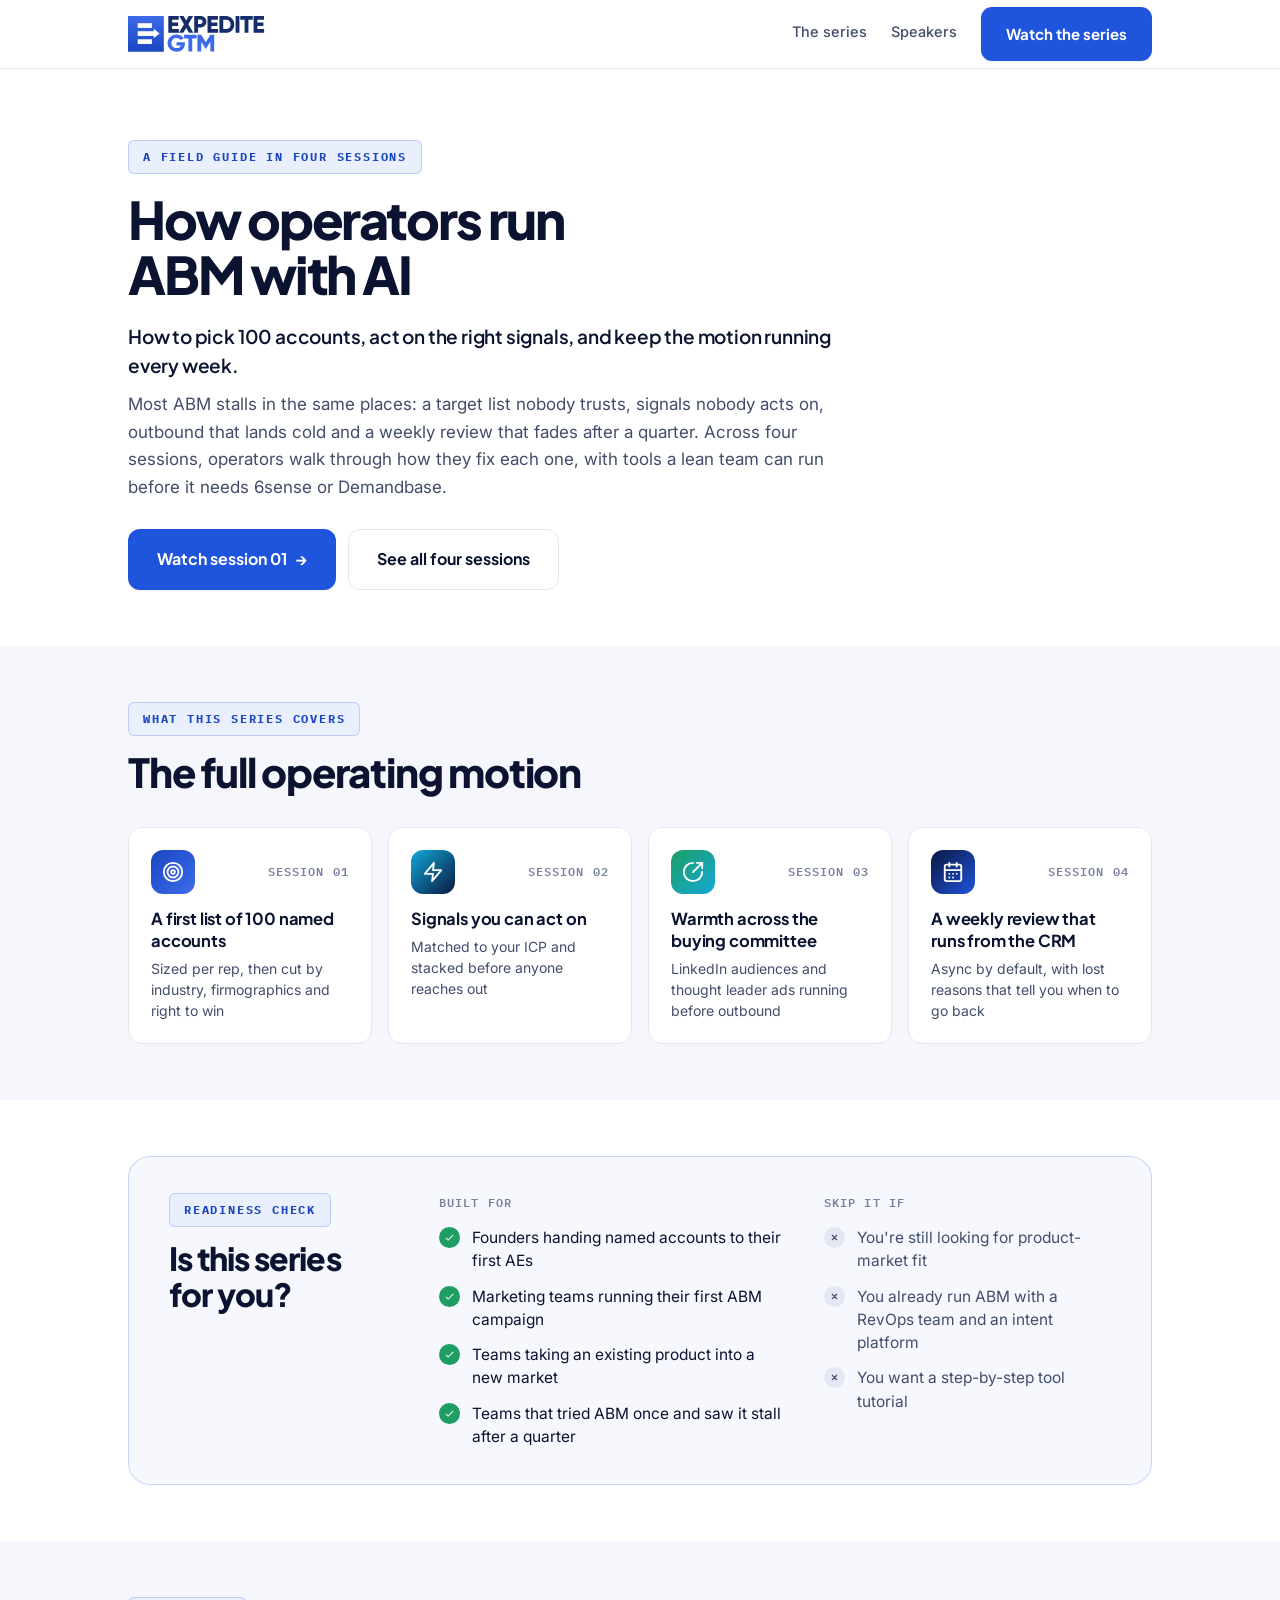
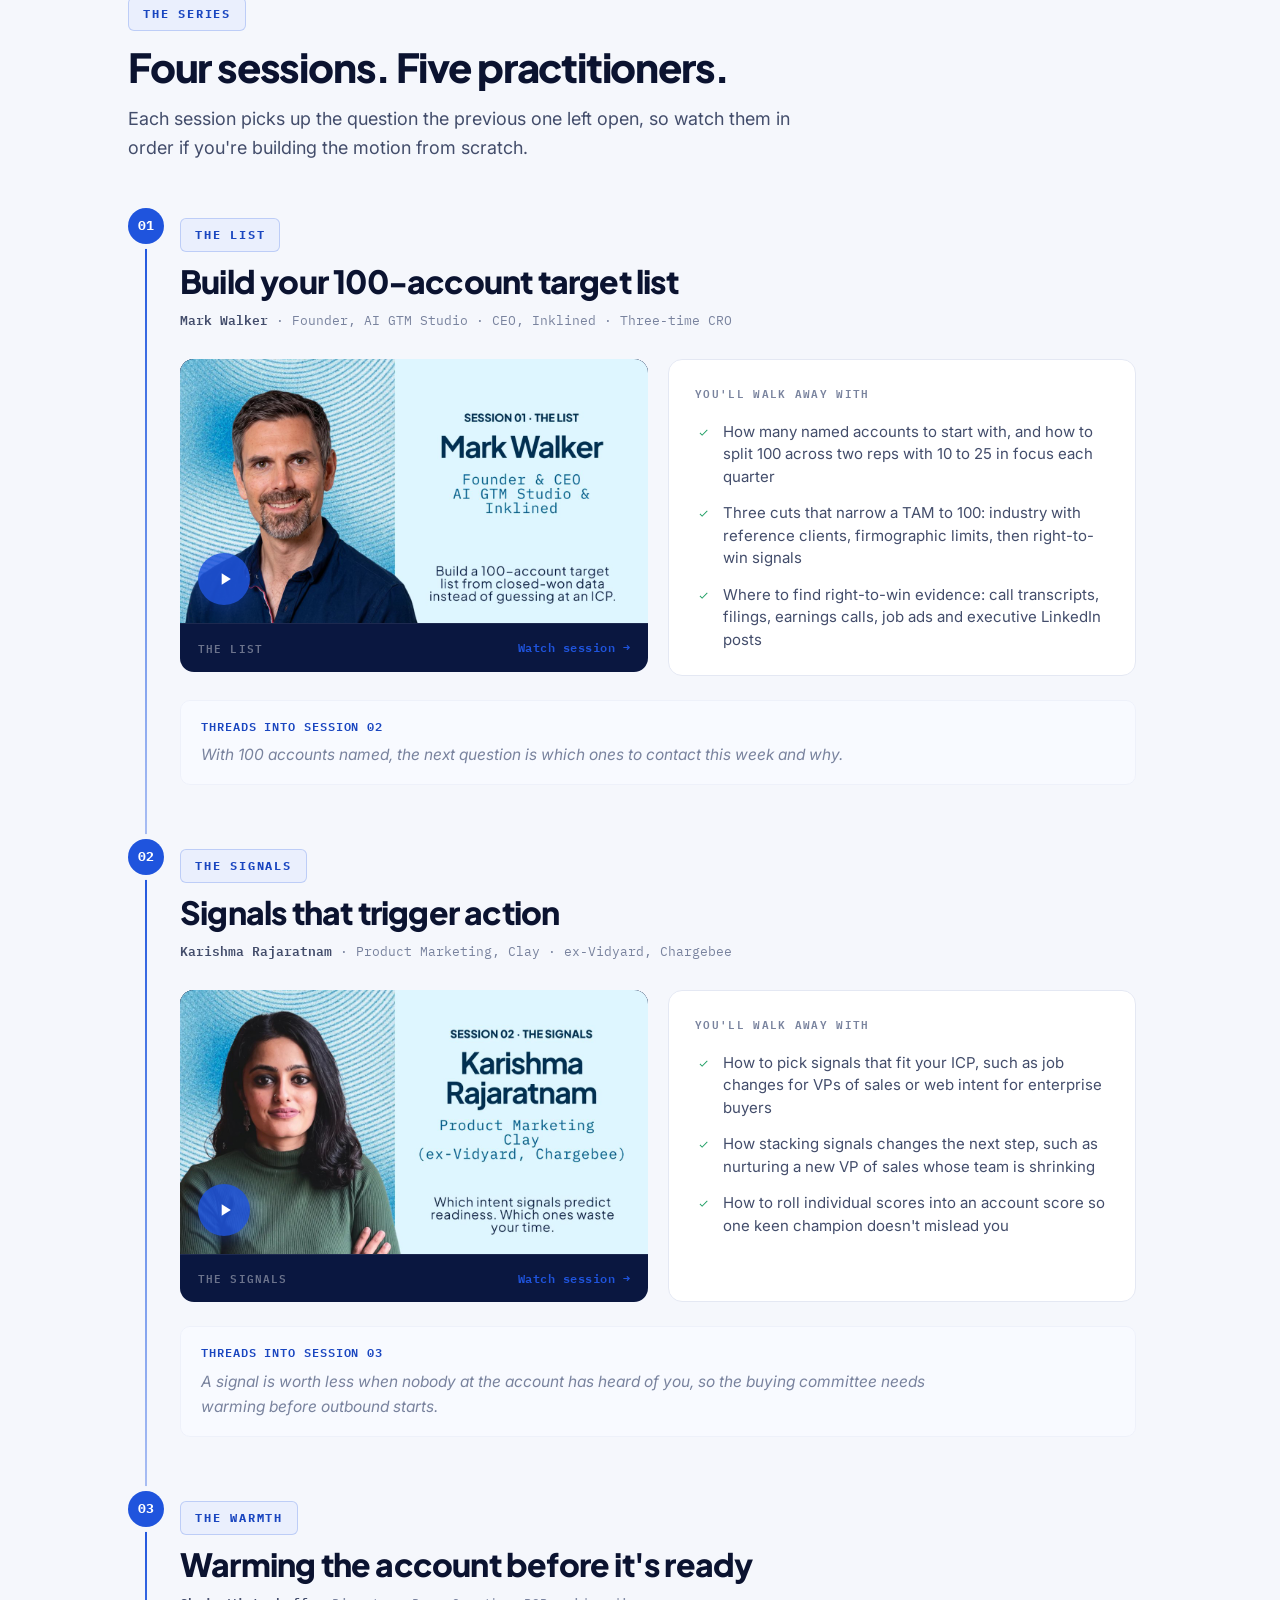
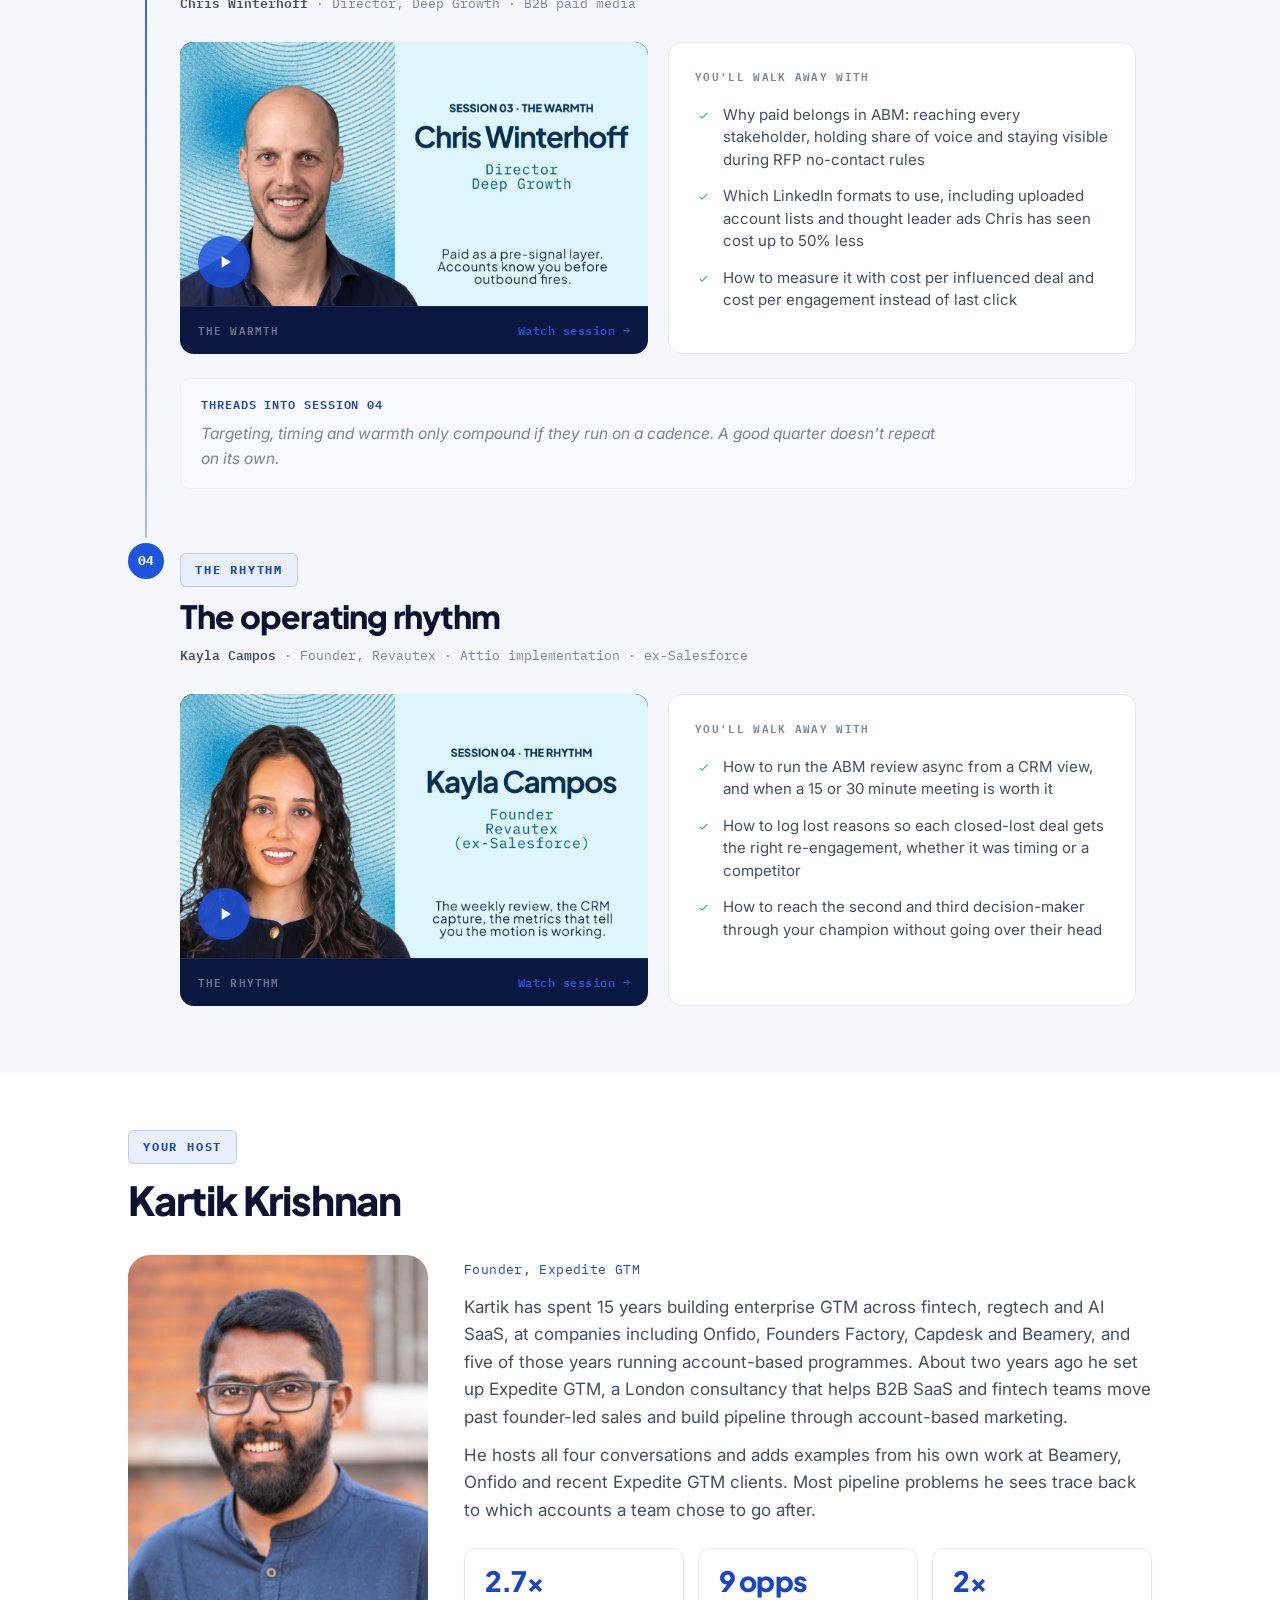
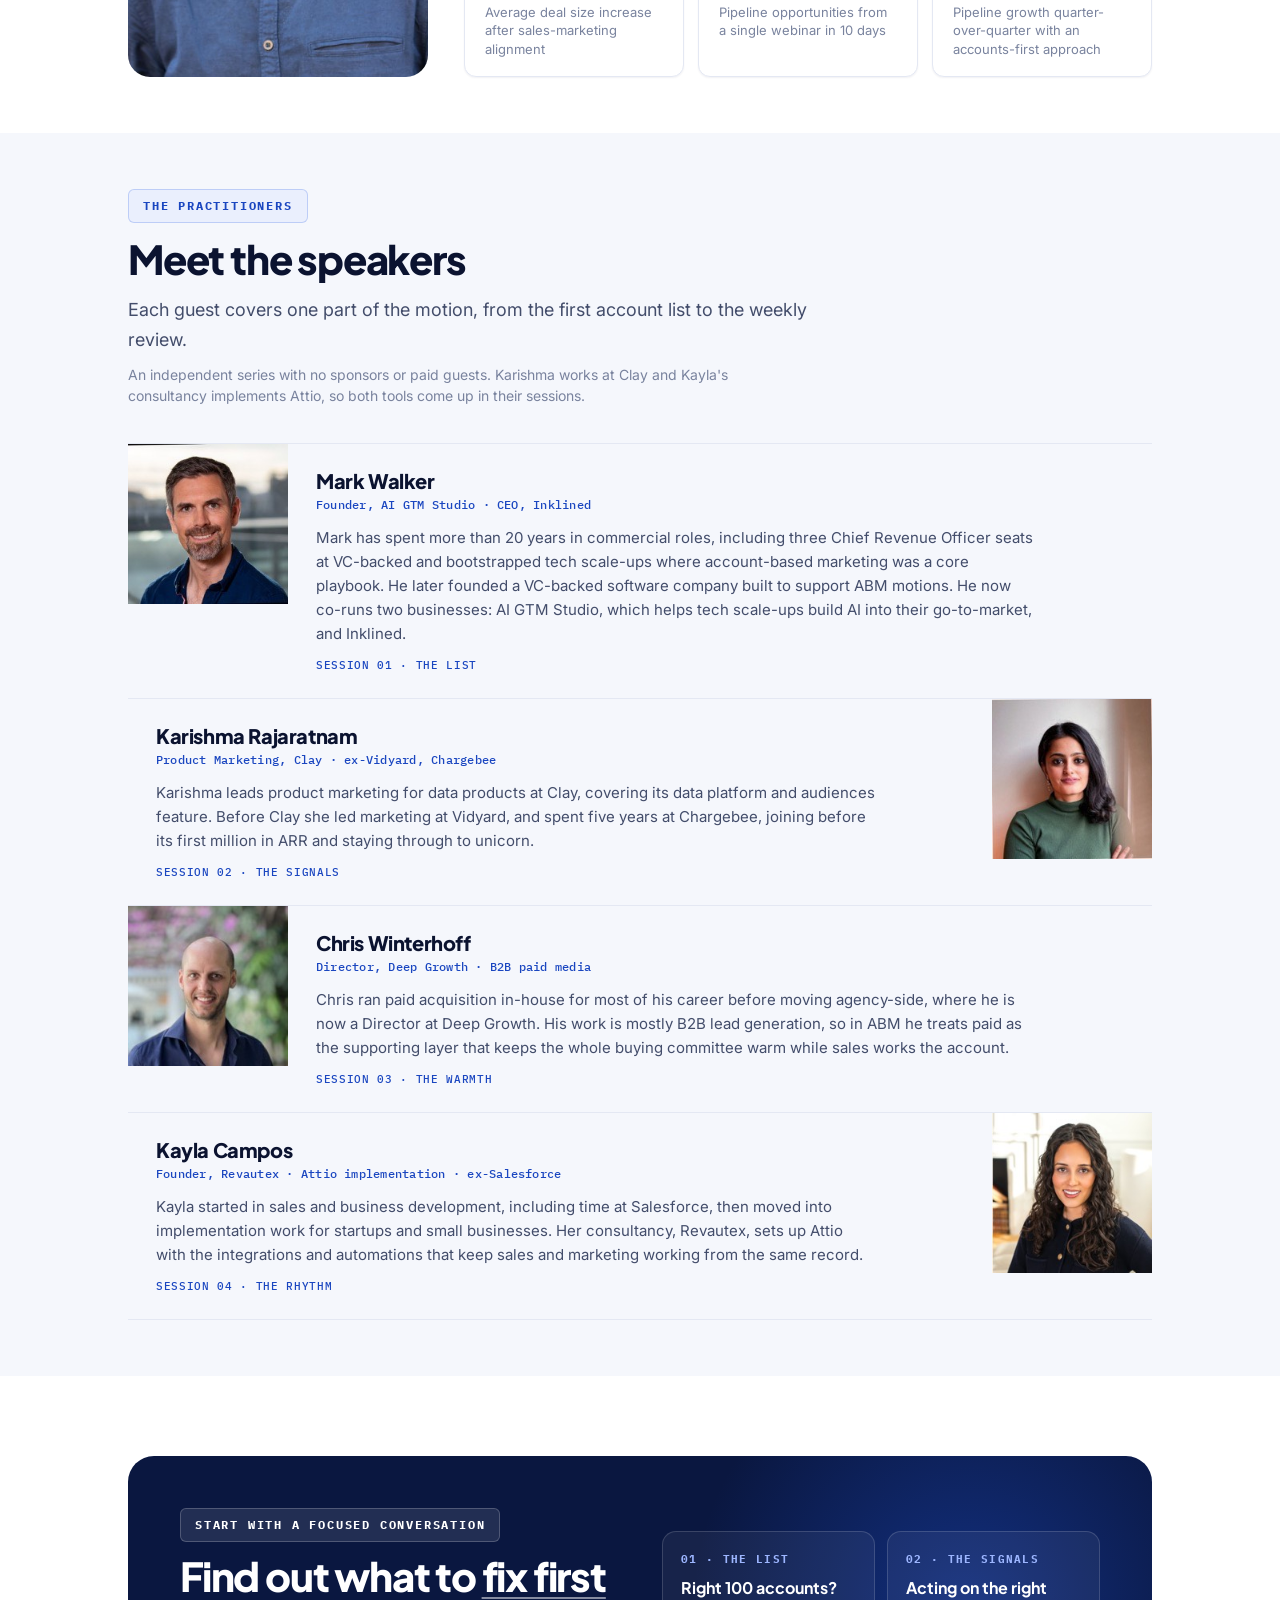
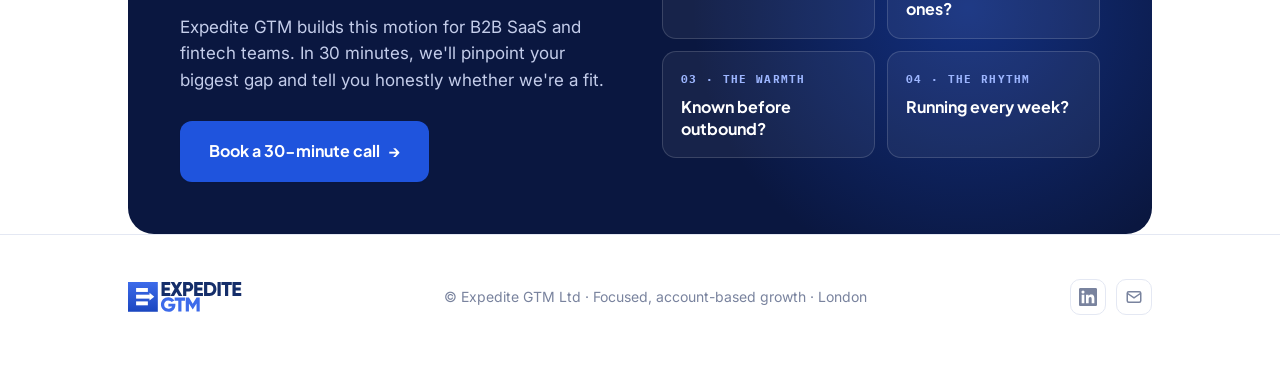
==== commit e6f871b2: "Homepage: ABM series block in the Method section; fix Mark's title - New card at the end of "The Sat" ====
--- a/abm-sessions/index.html
+++ b/abm-sessions/index.html
@@ -3,7 +3,8 @@
 <head>
 <meta charset="utf-8">
 <meta name="viewport" content="width=device-width, initial-scale=1">
-<meta name="robots" content="noindex, nofollow">
+<link rel="canonical" href="https://expeditegtm.com/abm-sessions/">
+<meta property="og:url" content="https://expeditegtm.com/abm-sessions/">
 <meta name="description" content="Expedite GTM founder Kartik Krishnan and four operators on building a 100-account list, acting on intent signals, warming buying committees on LinkedIn and running a weekly ABM review.">
 <meta property="og:title" content="How operators run ABM with AI — Expedite GTM">
 <meta property="og:description" content="Four recorded sessions on how operators pick accounts, read signals, warm buying committees and run the weekly review.">
@@ -317,7 +318,7 @@
       <p class="tagline">How to pick 100 accounts, act on the right signals, and keep the motion running every week.</p>
       <p class="sub">Most ABM stalls in the same places: a target list nobody trusts, signals nobody acts on, outbound that lands cold and a weekly review that fades after a quarter. Across four sessions, operators walk through how they fix each one, with tools a lean team can run before it needs 6sense or Demandbase.</p>
       <div class="hero-cta">
-        <a class="btn btn-primary btn-lg" href="https://fast.wistia.com/embed/channel/ewwyh1jusu?wchannelid=ewwyh1jusu&wmediaid=3nsvtopgk0" target="_blank" rel="noopener">Watch session 01 <span class="arrow" aria-hidden="true">&rarr;</span></a>
+        <a class="btn btn-primary btn-lg" href="https://expeditegtm.wistia.com/s/s6p5kbwa6l8s4hv" target="_blank" rel="noopener">Watch session 01 <span class="arrow" aria-hidden="true">&rarr;</span></a>
         <a class="btn btn-ghost btn-lg" href="https://fast.wistia.com/embed/channel/ewwyh1jusu" target="_blank" rel="noopener">See all four sessions</a>
       </div>
     </div>
@@ -393,9 +394,9 @@
         <div class="step-marker">01</div>
         <p class="s-tag">The list</p>
         <h3 class="s-title">Build your 100-account target list</h3>
-        <p class="s-speaker"><strong>Mark Walker</strong> &middot; Co-Founder, AI GTM Studio &amp; Inklined &middot; Three-time CRO</p>
+        <p class="s-speaker"><strong>Mark Walker</strong> &middot; Founder, AI GTM Studio &middot; CEO, Inklined &middot; Three-time CRO</p>
         <div class="s-detail rv rv-stagger">
-          <a class="vid-card" href="https://fast.wistia.com/embed/channel/ewwyh1jusu?wchannelid=ewwyh1jusu&wmediaid=3nsvtopgk0" target="_blank" rel="noopener">
+          <a class="vid-card" href="https://expeditegtm.wistia.com/s/s6p5kbwa6l8s4hv" target="_blank" rel="noopener">
             <div class="vid-thumb"><img src="/images/abm-sessions/session-01.jpg?v=2" alt="Session 01 with Mark Walker" loading="lazy">
               <div class="play-btn"><svg viewBox="0 0 24 24"><polygon points="8,5 19,12 8,19"/></svg></div>
             </div>
@@ -426,7 +427,7 @@
         <h3 class="s-title">Signals that trigger action</h3>
         <p class="s-speaker"><strong>Karishma Rajaratnam</strong> &middot; Product Marketing, Clay &middot; ex-Vidyard, Chargebee</p>
         <div class="s-detail rv rv-stagger">
-          <a class="vid-card" href="https://fast.wistia.com/embed/channel/ewwyh1jusu" target="_blank" rel="noopener">
+          <a class="vid-card" href="https://expeditegtm.wistia.com/s/a6mjmnh5cl3hesx" target="_blank" rel="noopener">
             <div class="vid-thumb"><img src="/images/abm-sessions/session-02.jpg?v=2" alt="Session 02 with Karishma Rajaratnam" loading="lazy">
               <div class="play-btn"><svg viewBox="0 0 24 24"><polygon points="8,5 19,12 8,19"/></svg></div>
             </div>
@@ -457,7 +458,7 @@
         <h3 class="s-title">Warming the account before it's ready</h3>
         <p class="s-speaker"><strong>Chris Winterhoff</strong> &middot; Director, Deep Growth &middot; B2B paid media</p>
         <div class="s-detail rv rv-stagger">
-          <a class="vid-card" href="https://fast.wistia.com/embed/channel/ewwyh1jusu?wchannelid=ewwyh1jusu&wmediaid=2s0vsklskk" target="_blank" rel="noopener">
+          <a class="vid-card" href="https://expeditegtm.wistia.com/s/0y94l73kfvrse2u" target="_blank" rel="noopener">
             <div class="vid-thumb"><img src="/images/abm-sessions/session-03.jpg?v=2" alt="Session 03 with Chris Winterhoff" loading="lazy">
               <div class="play-btn"><svg viewBox="0 0 24 24"><polygon points="8,5 19,12 8,19"/></svg></div>
             </div>
@@ -488,7 +489,7 @@
         <h3 class="s-title">The operating rhythm</h3>
         <p class="s-speaker"><strong>Kayla Campos</strong> &middot; Founder, Revautex &middot; Attio implementation &middot; ex-Salesforce</p>
         <div class="s-detail rv rv-stagger">
-          <a class="vid-card" href="https://fast.wistia.com/embed/channel/ewwyh1jusu?wchannelid=ewwyh1jusu&wmediaid=r8xqygjcbx" target="_blank" rel="noopener">
+          <a class="vid-card" href="https://expeditegtm.wistia.com/s/wws5dpurex1el4h" target="_blank" rel="noopener">
             <div class="vid-thumb"><img src="/images/abm-sessions/session-04.jpg?v=2" alt="Session 04 with Kayla Campos" loading="lazy">
               <div class="play-btn"><svg viewBox="0 0 24 24"><polygon points="8,5 19,12 8,19"/></svg></div>
             </div>
@@ -557,7 +558,7 @@
           <img class="spk-photo" src="[data-uri]" alt="Mark Walker" loading="lazy">
           <div class="spk-body">
             <h3 class="spk-name">Mark Walker</h3>
-            <p class="spk-role">Co-Founder, AI GTM Studio &amp; Inklined</p>
+            <p class="spk-role">Founder, AI GTM Studio &middot; CEO, Inklined</p>
             <p class="spk-bio">Mark has spent more than 20 years in commercial roles, including three Chief Revenue Officer seats at VC-backed and bootstrapped tech scale-ups where account-based marketing was a core playbook. He later founded a VC-backed software company built to support ABM motions. He now co-runs two businesses: AI GTM Studio, which helps tech scale-ups build AI into their go-to-market, and Inklined.</p>
             <p class="spk-session">Session 01 &middot; The list</p>
           </div>
@@ -660,7 +661,7 @@
   document.querySelectorAll('a[href*="wistia.com"]').forEach(function(a){
     a.addEventListener('click',function(){
       var id='';
-      try{id=new URL(this.href).searchParams.get('wmediaid')||'';}catch(e){}
+      try{var u=new URL(this.href),m=u.pathname.match(/^\/s\/([^\/]+)/);id=u.searchParams.get('wmediaid')||(m?m[1]:'');}catch(e){}
       var block=this.closest('.session-block');
       gtag('event','abm_session_play',{
         session:block?block.id:'hero',
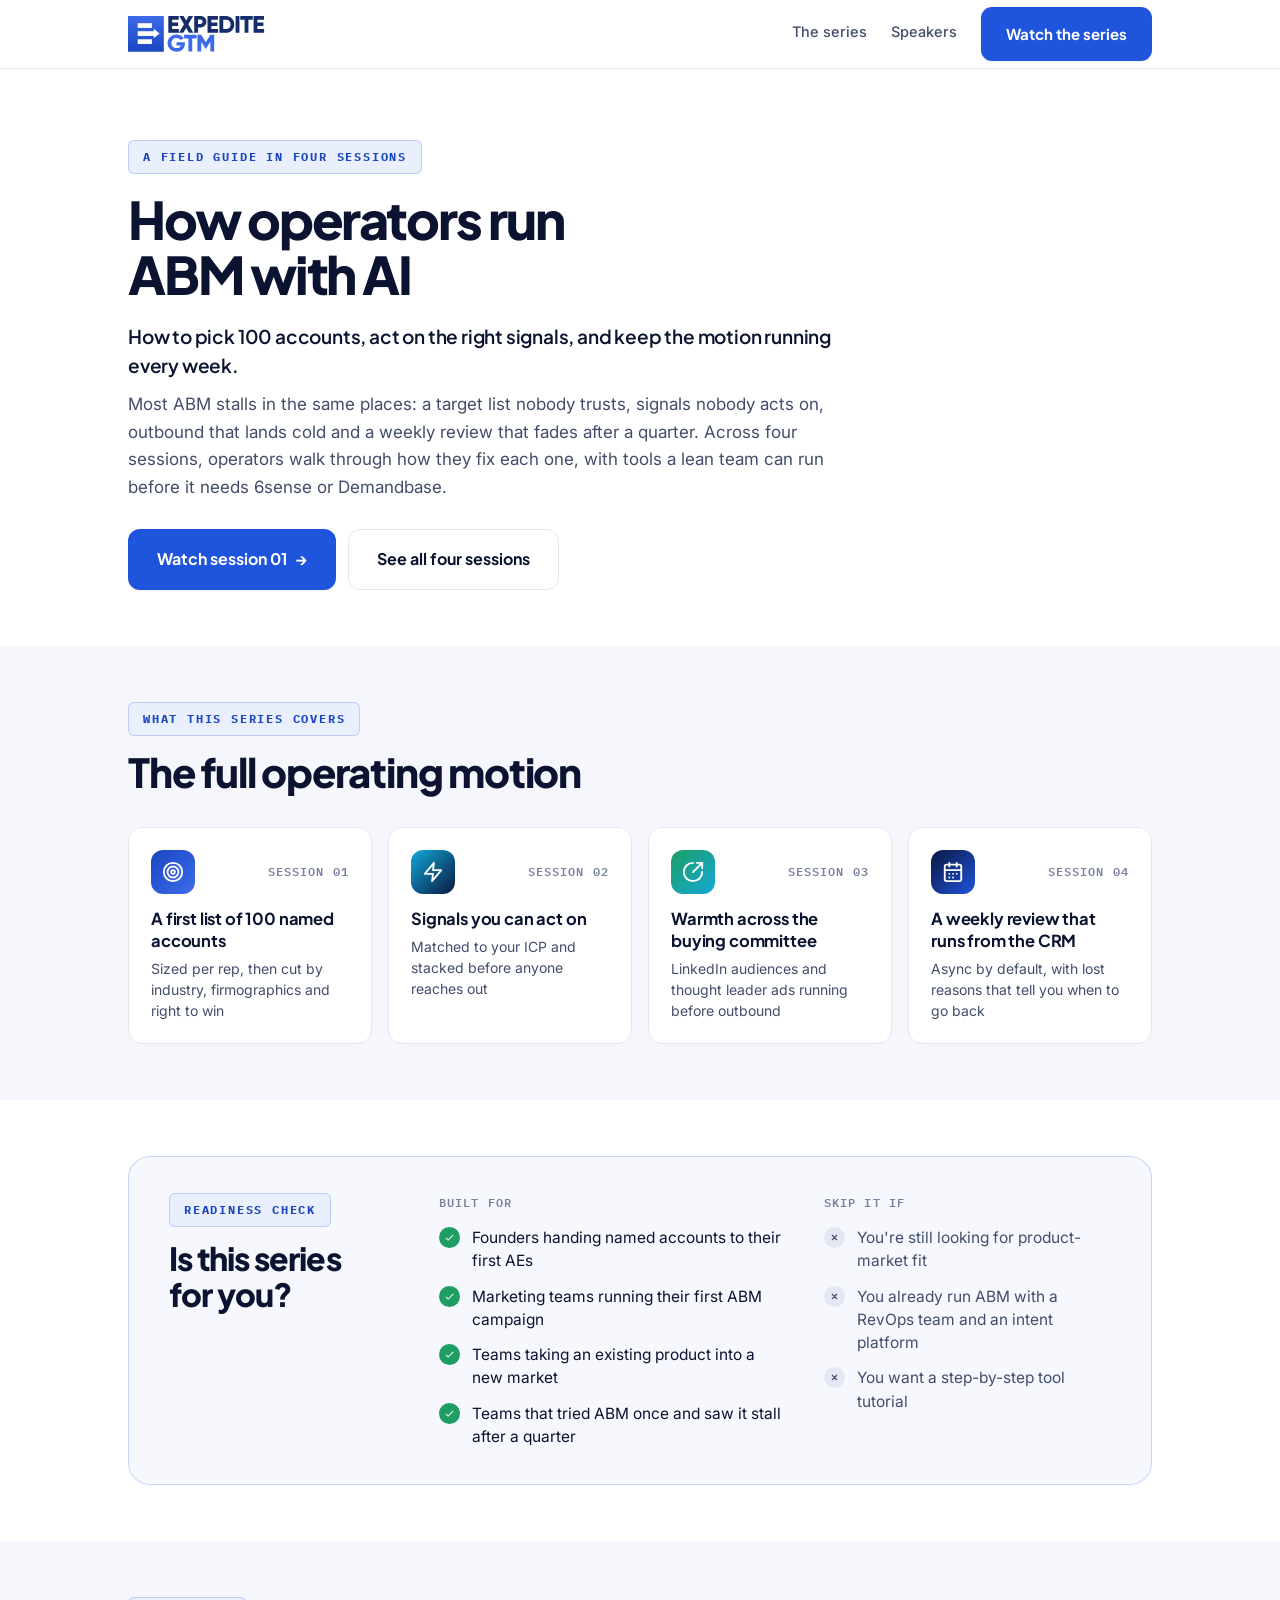
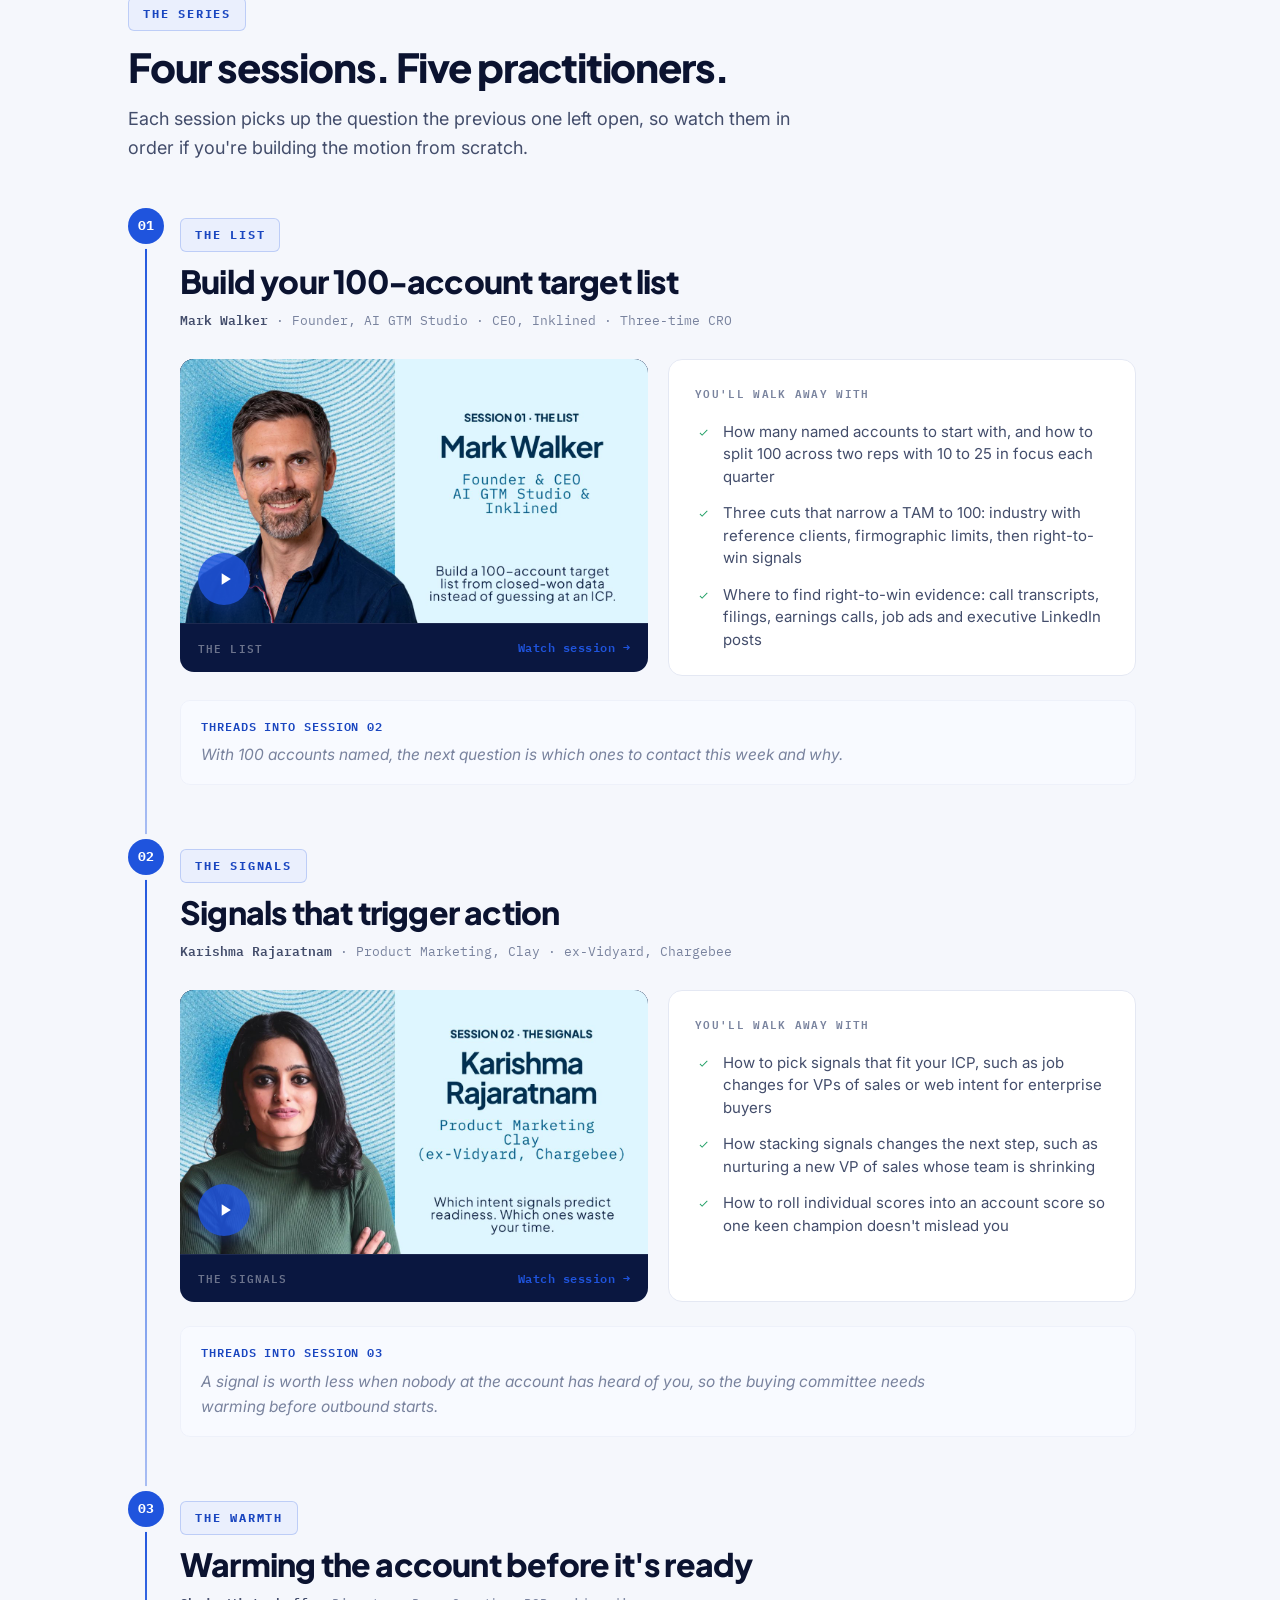
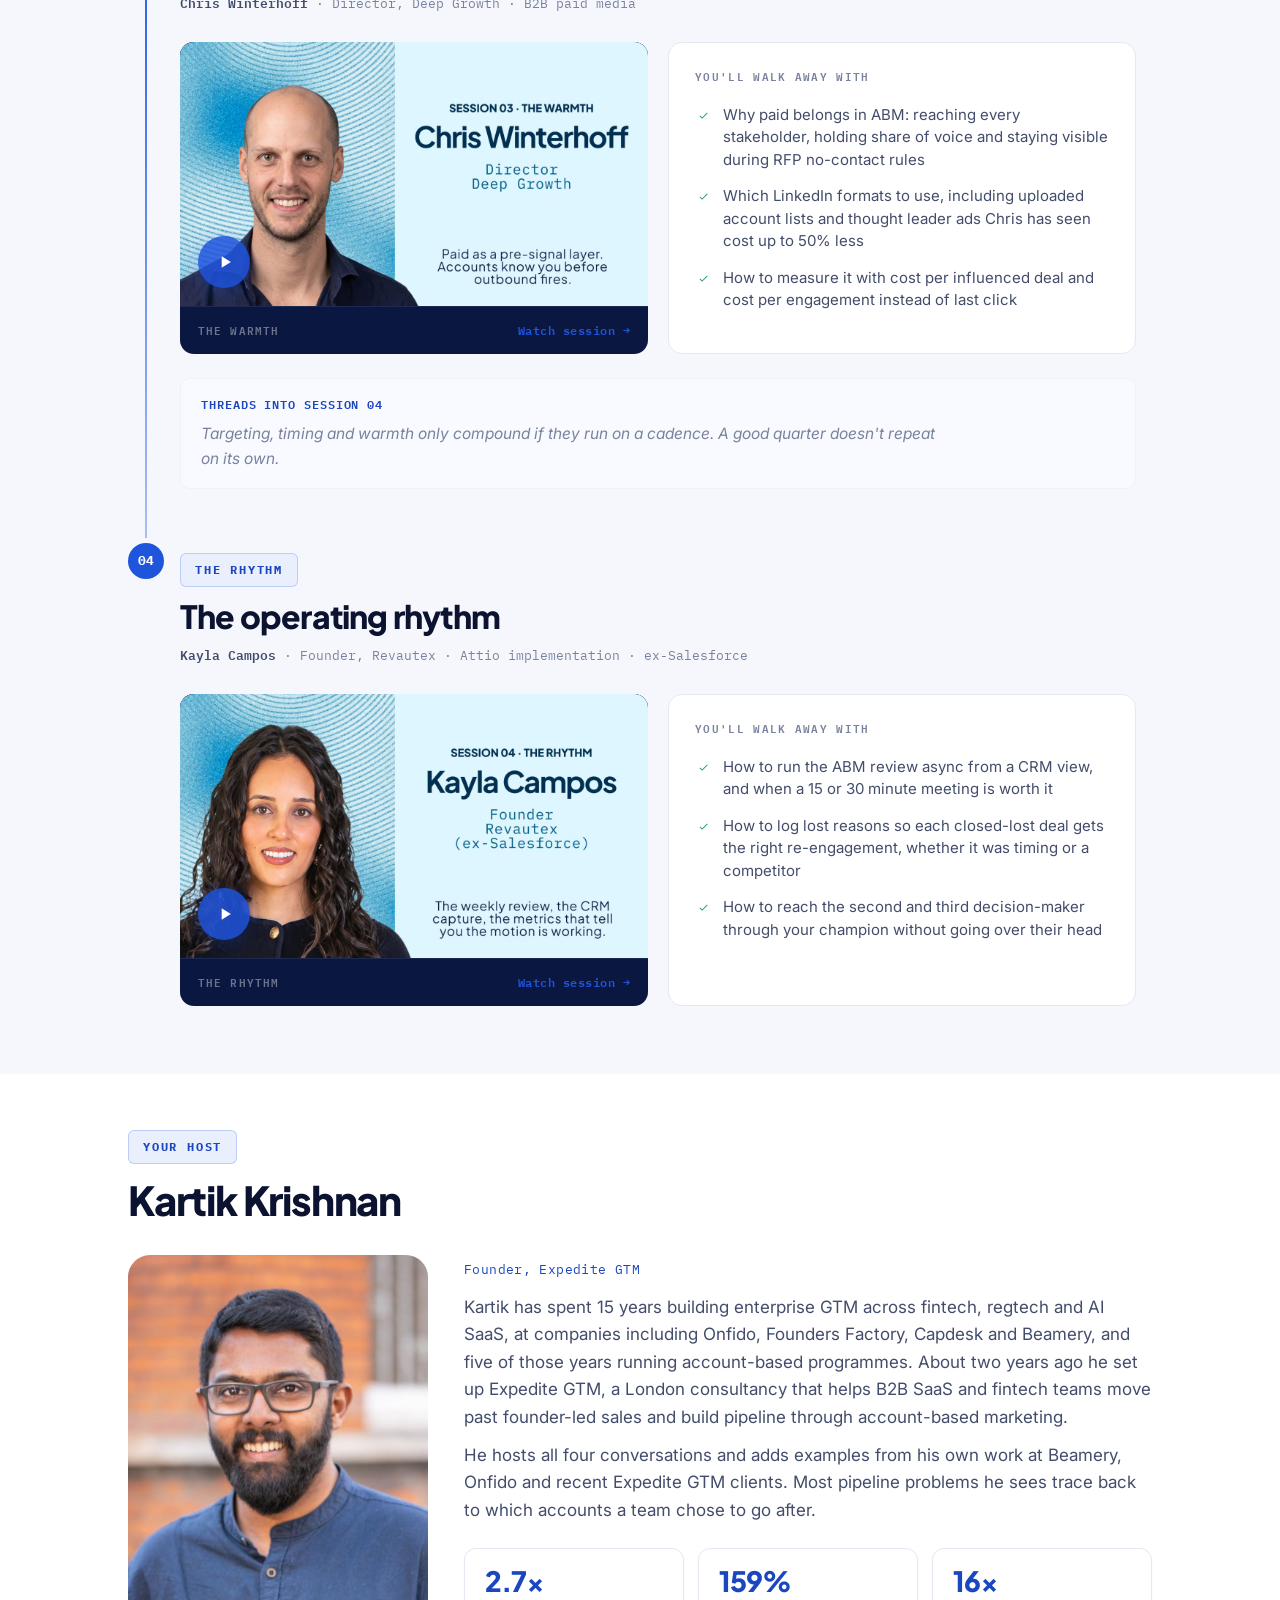
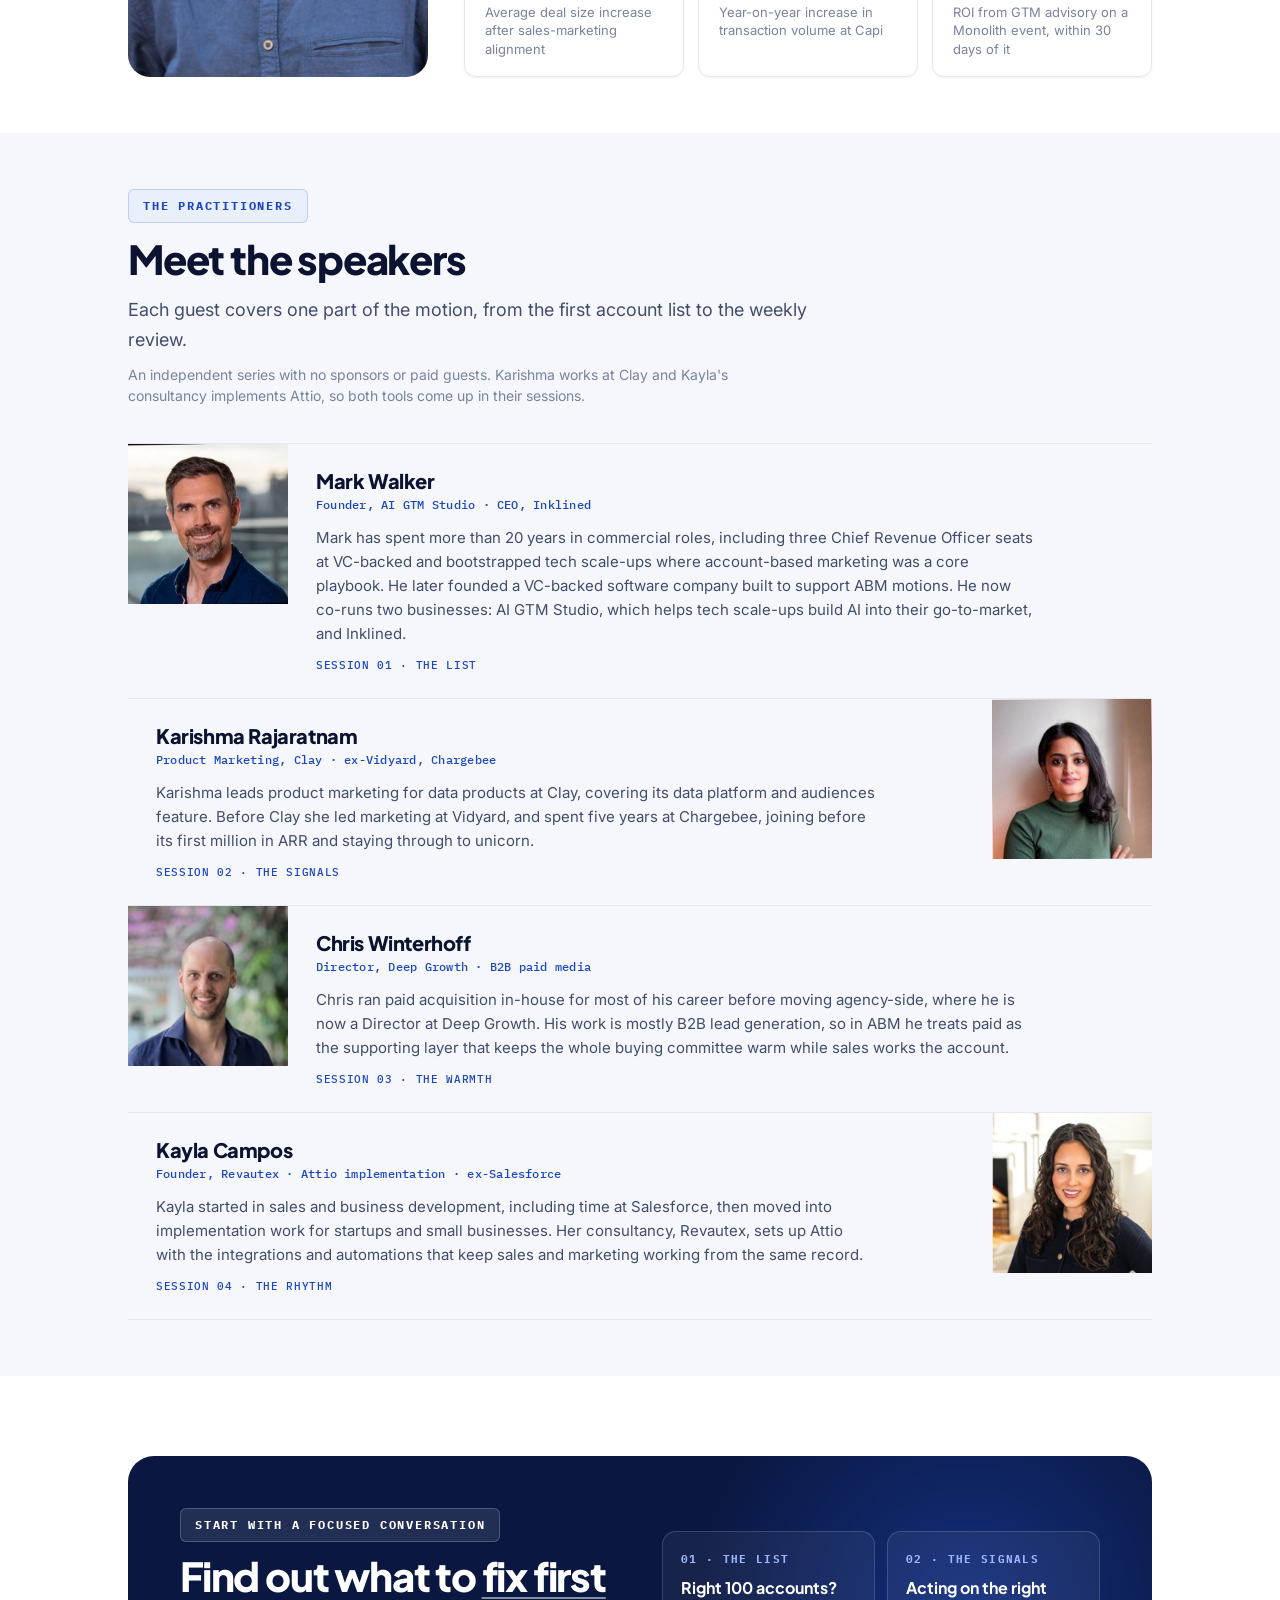
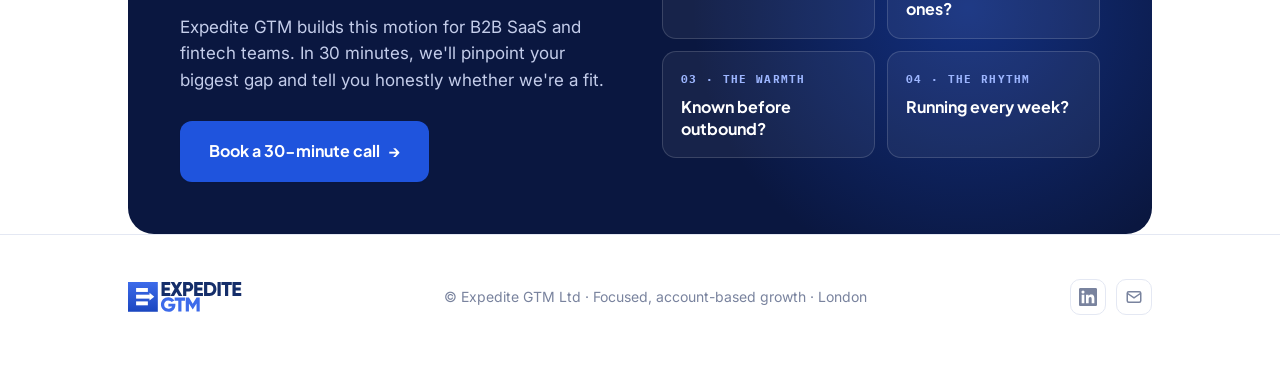
==== commit 0bf38f1b: "ABM series: channel links for all sessions; new host stats - "Watch session 01" and the four session" ====
--- a/abm-sessions/index.html
+++ b/abm-sessions/index.html
@@ -318,7 +318,7 @@
       <p class="tagline">How to pick 100 accounts, act on the right signals, and keep the motion running every week.</p>
       <p class="sub">Most ABM stalls in the same places: a target list nobody trusts, signals nobody acts on, outbound that lands cold and a weekly review that fades after a quarter. Across four sessions, operators walk through how they fix each one, with tools a lean team can run before it needs 6sense or Demandbase.</p>
       <div class="hero-cta">
-        <a class="btn btn-primary btn-lg" href="https://expeditegtm.wistia.com/s/s6p5kbwa6l8s4hv" target="_blank" rel="noopener">Watch session 01 <span class="arrow" aria-hidden="true">&rarr;</span></a>
+        <a class="btn btn-primary btn-lg" href="https://fast.wistia.com/embed/channel/ewwyh1jusu?wchannelid=ewwyh1jusu&wmediaid=3nsvtopgk0" target="_blank" rel="noopener">Watch session 01 <span class="arrow" aria-hidden="true">&rarr;</span></a>
         <a class="btn btn-ghost btn-lg" href="https://fast.wistia.com/embed/channel/ewwyh1jusu" target="_blank" rel="noopener">See all four sessions</a>
       </div>
     </div>
@@ -396,7 +396,7 @@
         <h3 class="s-title">Build your 100-account target list</h3>
         <p class="s-speaker"><strong>Mark Walker</strong> &middot; Founder, AI GTM Studio &middot; CEO, Inklined &middot; Three-time CRO</p>
         <div class="s-detail rv rv-stagger">
-          <a class="vid-card" href="https://expeditegtm.wistia.com/s/s6p5kbwa6l8s4hv" target="_blank" rel="noopener">
+          <a class="vid-card" href="https://fast.wistia.com/embed/channel/ewwyh1jusu?wchannelid=ewwyh1jusu&wmediaid=3nsvtopgk0" target="_blank" rel="noopener">
             <div class="vid-thumb"><img src="/images/abm-sessions/session-01.jpg?v=2" alt="Session 01 with Mark Walker" loading="lazy">
               <div class="play-btn"><svg viewBox="0 0 24 24"><polygon points="8,5 19,12 8,19"/></svg></div>
             </div>
@@ -427,7 +427,7 @@
         <h3 class="s-title">Signals that trigger action</h3>
         <p class="s-speaker"><strong>Karishma Rajaratnam</strong> &middot; Product Marketing, Clay &middot; ex-Vidyard, Chargebee</p>
         <div class="s-detail rv rv-stagger">
-          <a class="vid-card" href="https://expeditegtm.wistia.com/s/a6mjmnh5cl3hesx" target="_blank" rel="noopener">
+          <a class="vid-card" href="https://fast.wistia.com/embed/channel/ewwyh1jusu?wchannelid=ewwyh1jusu&wmediaid=1l9zbthkxt" target="_blank" rel="noopener">
             <div class="vid-thumb"><img src="/images/abm-sessions/session-02.jpg?v=2" alt="Session 02 with Karishma Rajaratnam" loading="lazy">
               <div class="play-btn"><svg viewBox="0 0 24 24"><polygon points="8,5 19,12 8,19"/></svg></div>
             </div>
@@ -458,7 +458,7 @@
         <h3 class="s-title">Warming the account before it's ready</h3>
         <p class="s-speaker"><strong>Chris Winterhoff</strong> &middot; Director, Deep Growth &middot; B2B paid media</p>
         <div class="s-detail rv rv-stagger">
-          <a class="vid-card" href="https://expeditegtm.wistia.com/s/0y94l73kfvrse2u" target="_blank" rel="noopener">
+          <a class="vid-card" href="https://fast.wistia.com/embed/channel/ewwyh1jusu?wchannelid=ewwyh1jusu&wmediaid=2s0vsklskk" target="_blank" rel="noopener">
             <div class="vid-thumb"><img src="/images/abm-sessions/session-03.jpg?v=2" alt="Session 03 with Chris Winterhoff" loading="lazy">
               <div class="play-btn"><svg viewBox="0 0 24 24"><polygon points="8,5 19,12 8,19"/></svg></div>
             </div>
@@ -489,7 +489,7 @@
         <h3 class="s-title">The operating rhythm</h3>
         <p class="s-speaker"><strong>Kayla Campos</strong> &middot; Founder, Revautex &middot; Attio implementation &middot; ex-Salesforce</p>
         <div class="s-detail rv rv-stagger">
-          <a class="vid-card" href="https://expeditegtm.wistia.com/s/wws5dpurex1el4h" target="_blank" rel="noopener">
+          <a class="vid-card" href="https://fast.wistia.com/embed/channel/ewwyh1jusu?wchannelid=ewwyh1jusu&wmediaid=r8xqygjcbx" target="_blank" rel="noopener">
             <div class="vid-thumb"><img src="/images/abm-sessions/session-04.jpg?v=2" alt="Session 04 with Kayla Campos" loading="lazy">
               <div class="play-btn"><svg viewBox="0 0 24 24"><polygon points="8,5 19,12 8,19"/></svg></div>
             </div>
@@ -532,12 +532,12 @@
             <div class="cap">Average deal size increase after sales-marketing alignment</div>
           </div>
           <div class="stat-card">
-            <div class="big">9 opps</div>
-            <div class="cap">Pipeline opportunities from a single webinar in 10 days</div>
+            <div class="big">159%</div>
+            <div class="cap">Year-on-year increase in transaction volume at Capi</div>
           </div>
           <div class="stat-card">
-            <div class="big">2&times;</div>
-            <div class="cap">Pipeline growth quarter-over-quarter with an accounts-first approach</div>
+            <div class="big">16&times;</div>
+            <div class="cap">ROI from GTM advisory on a Monolith event, within 30 days of it</div>
           </div>
         </div>
       </div>
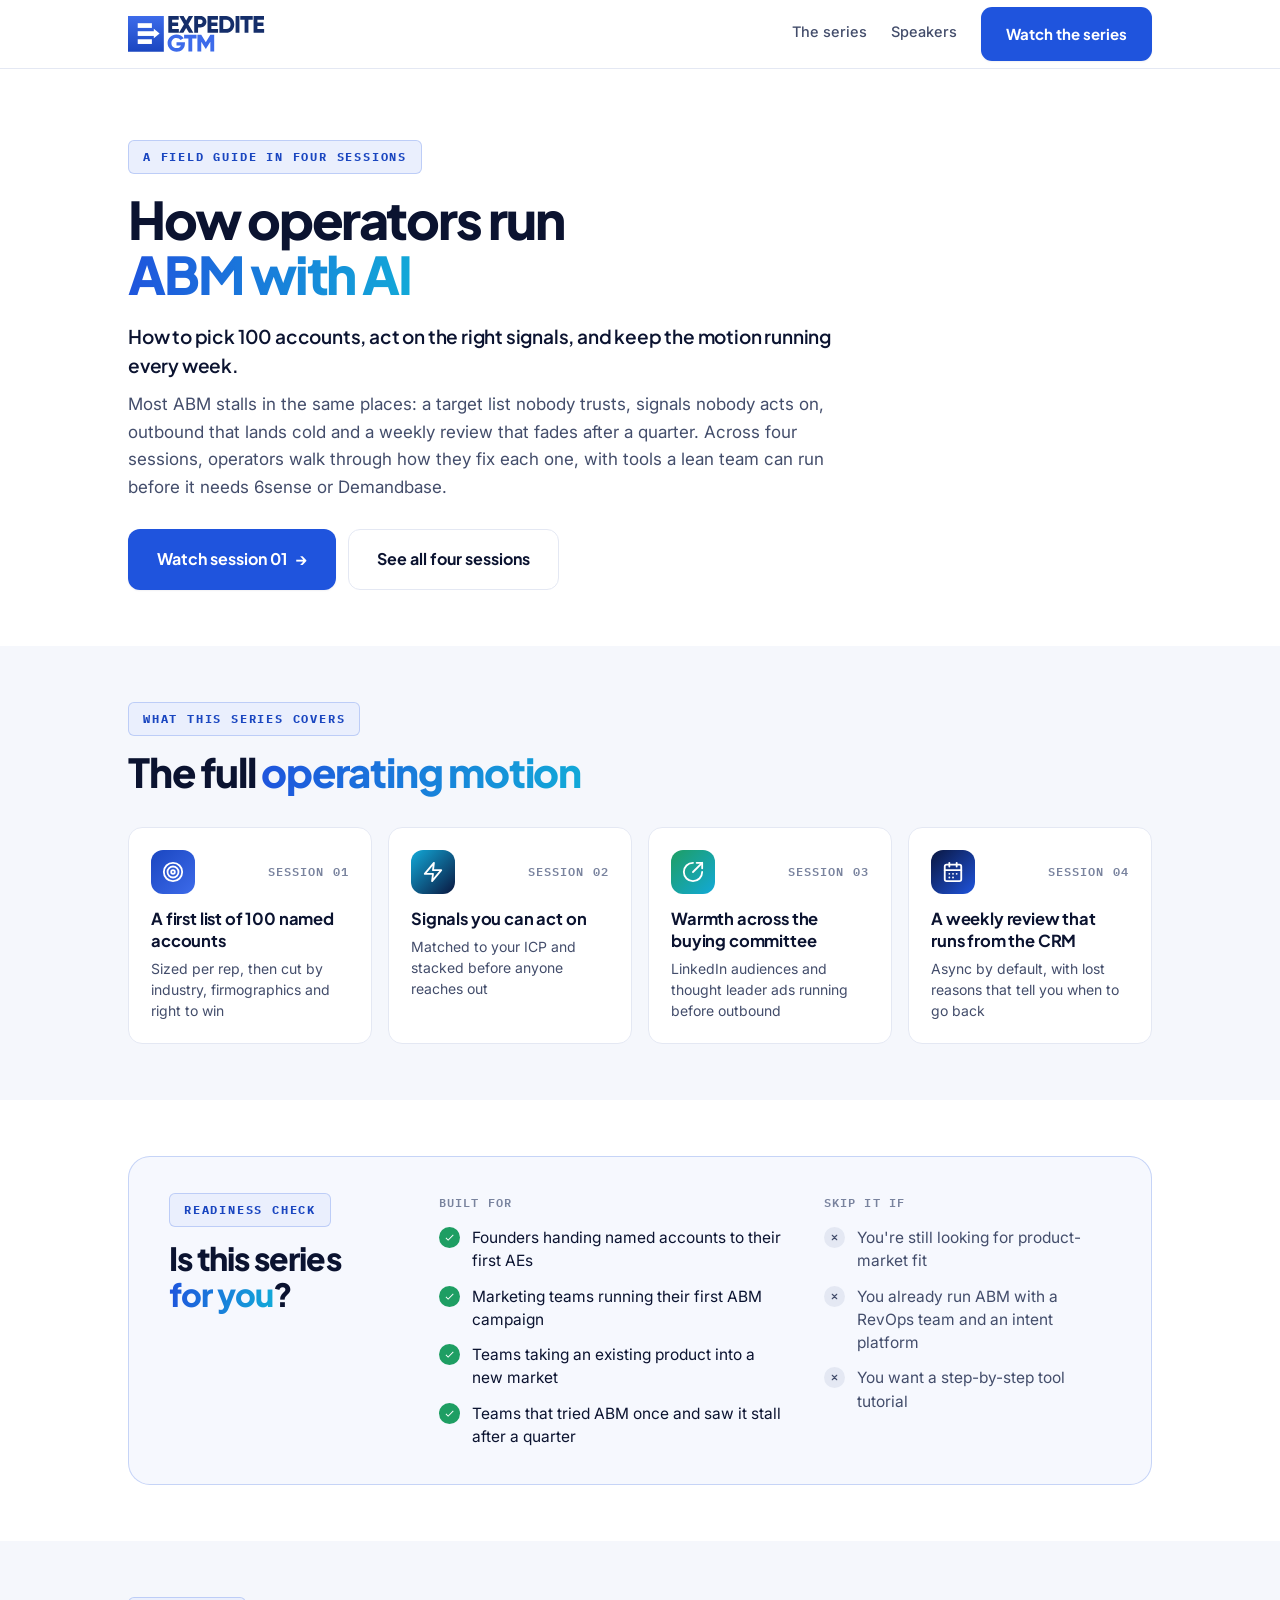
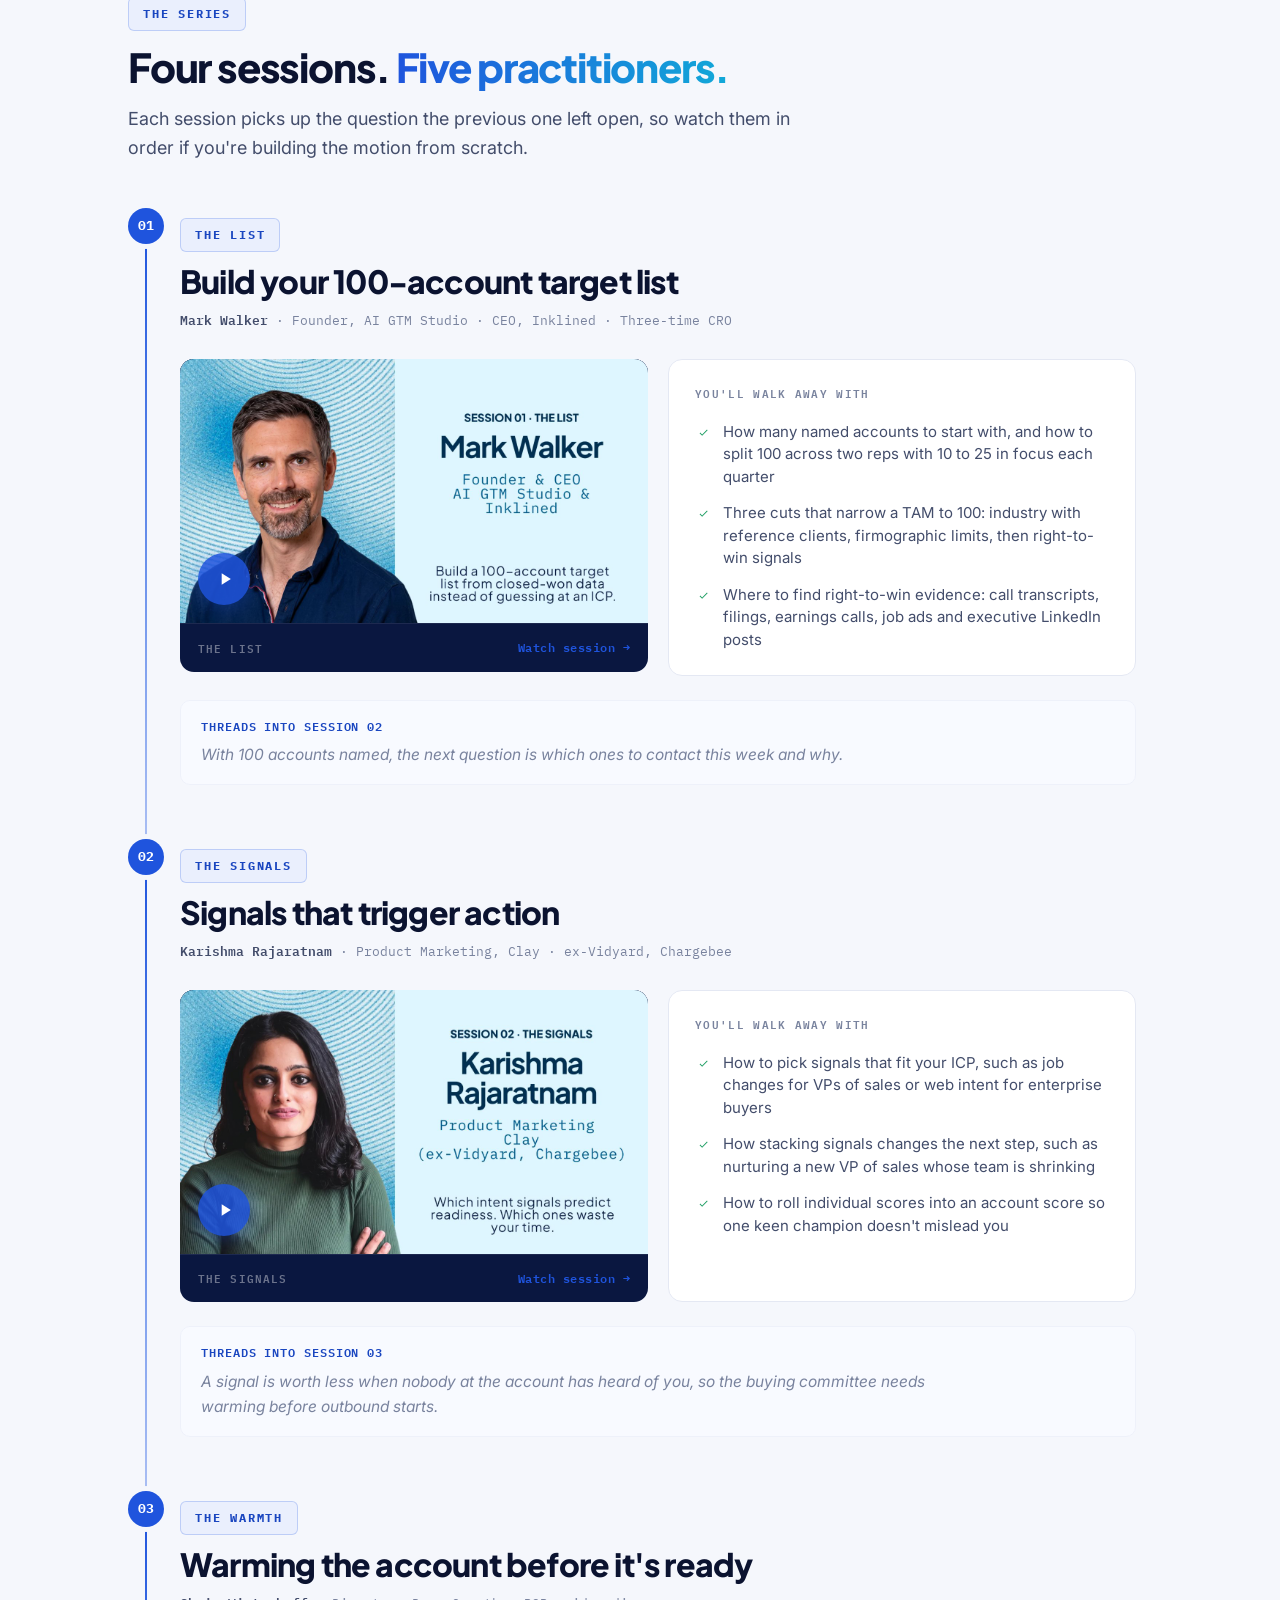
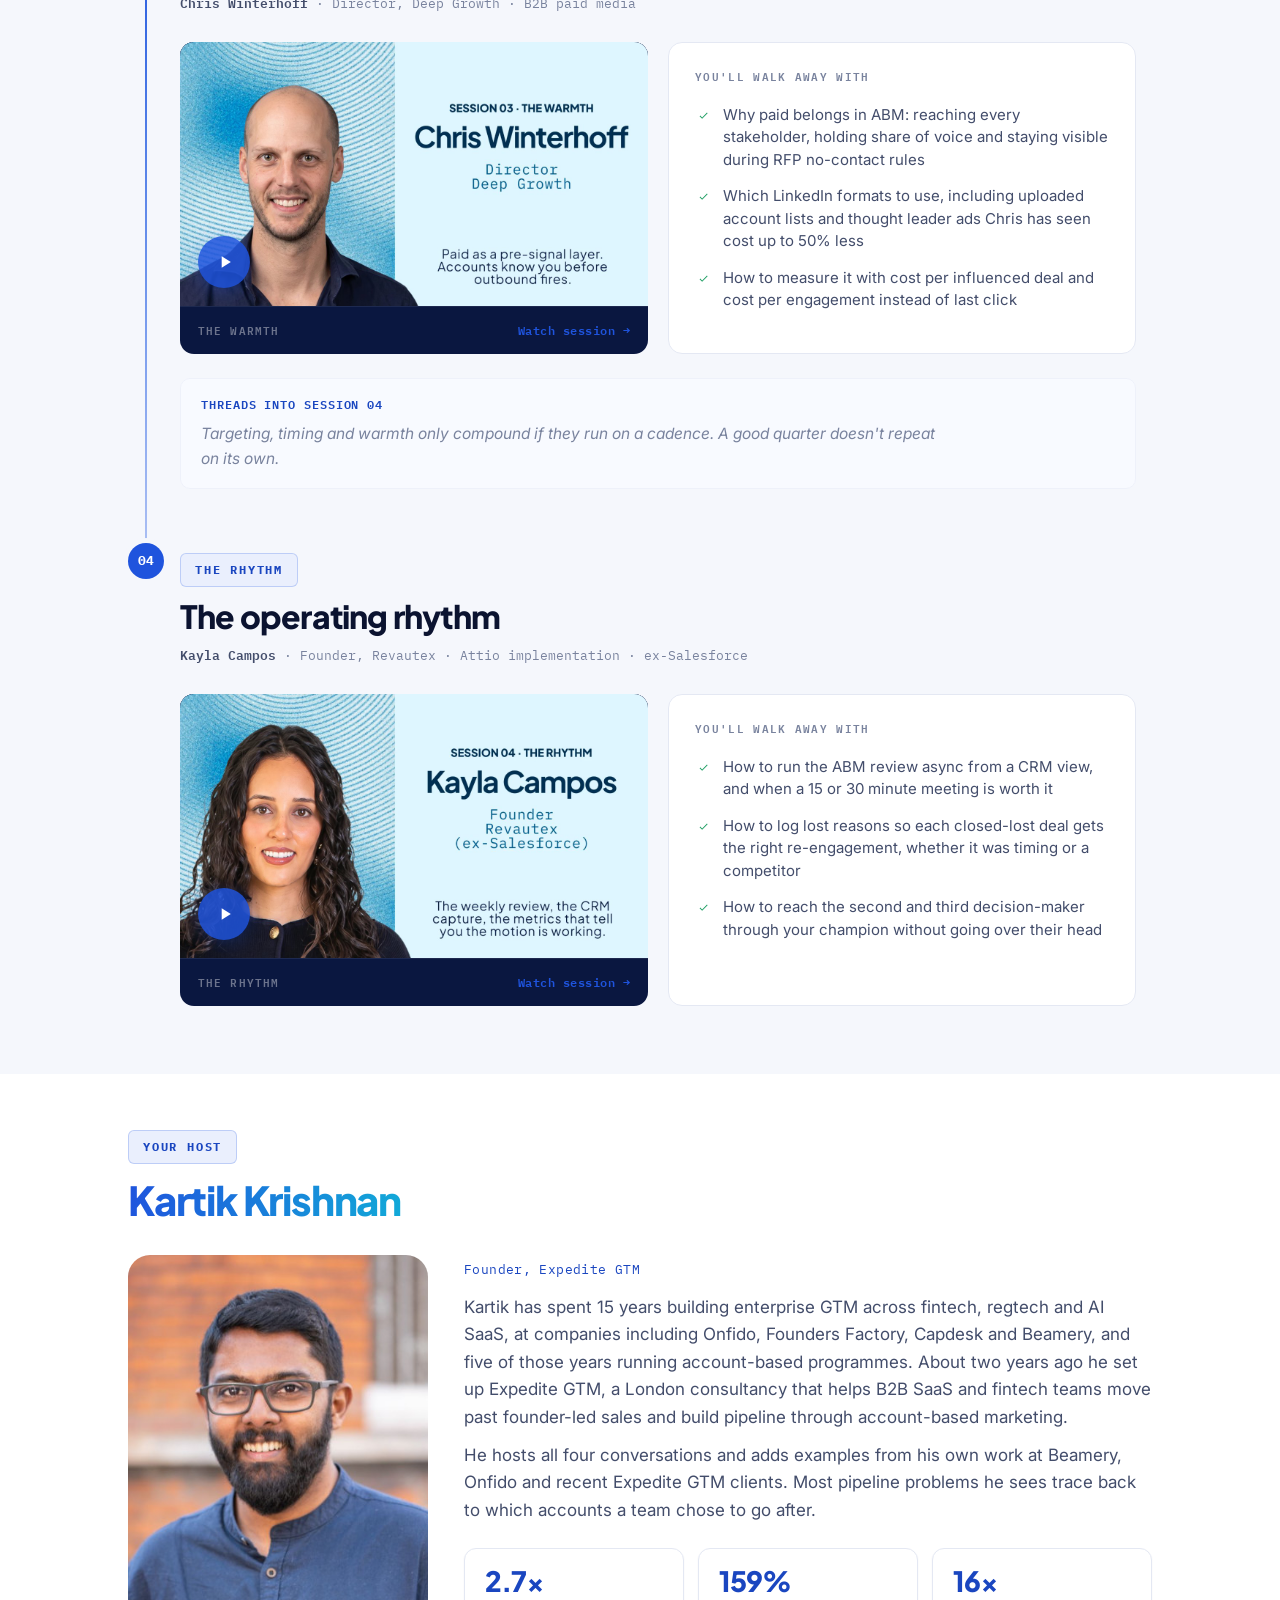
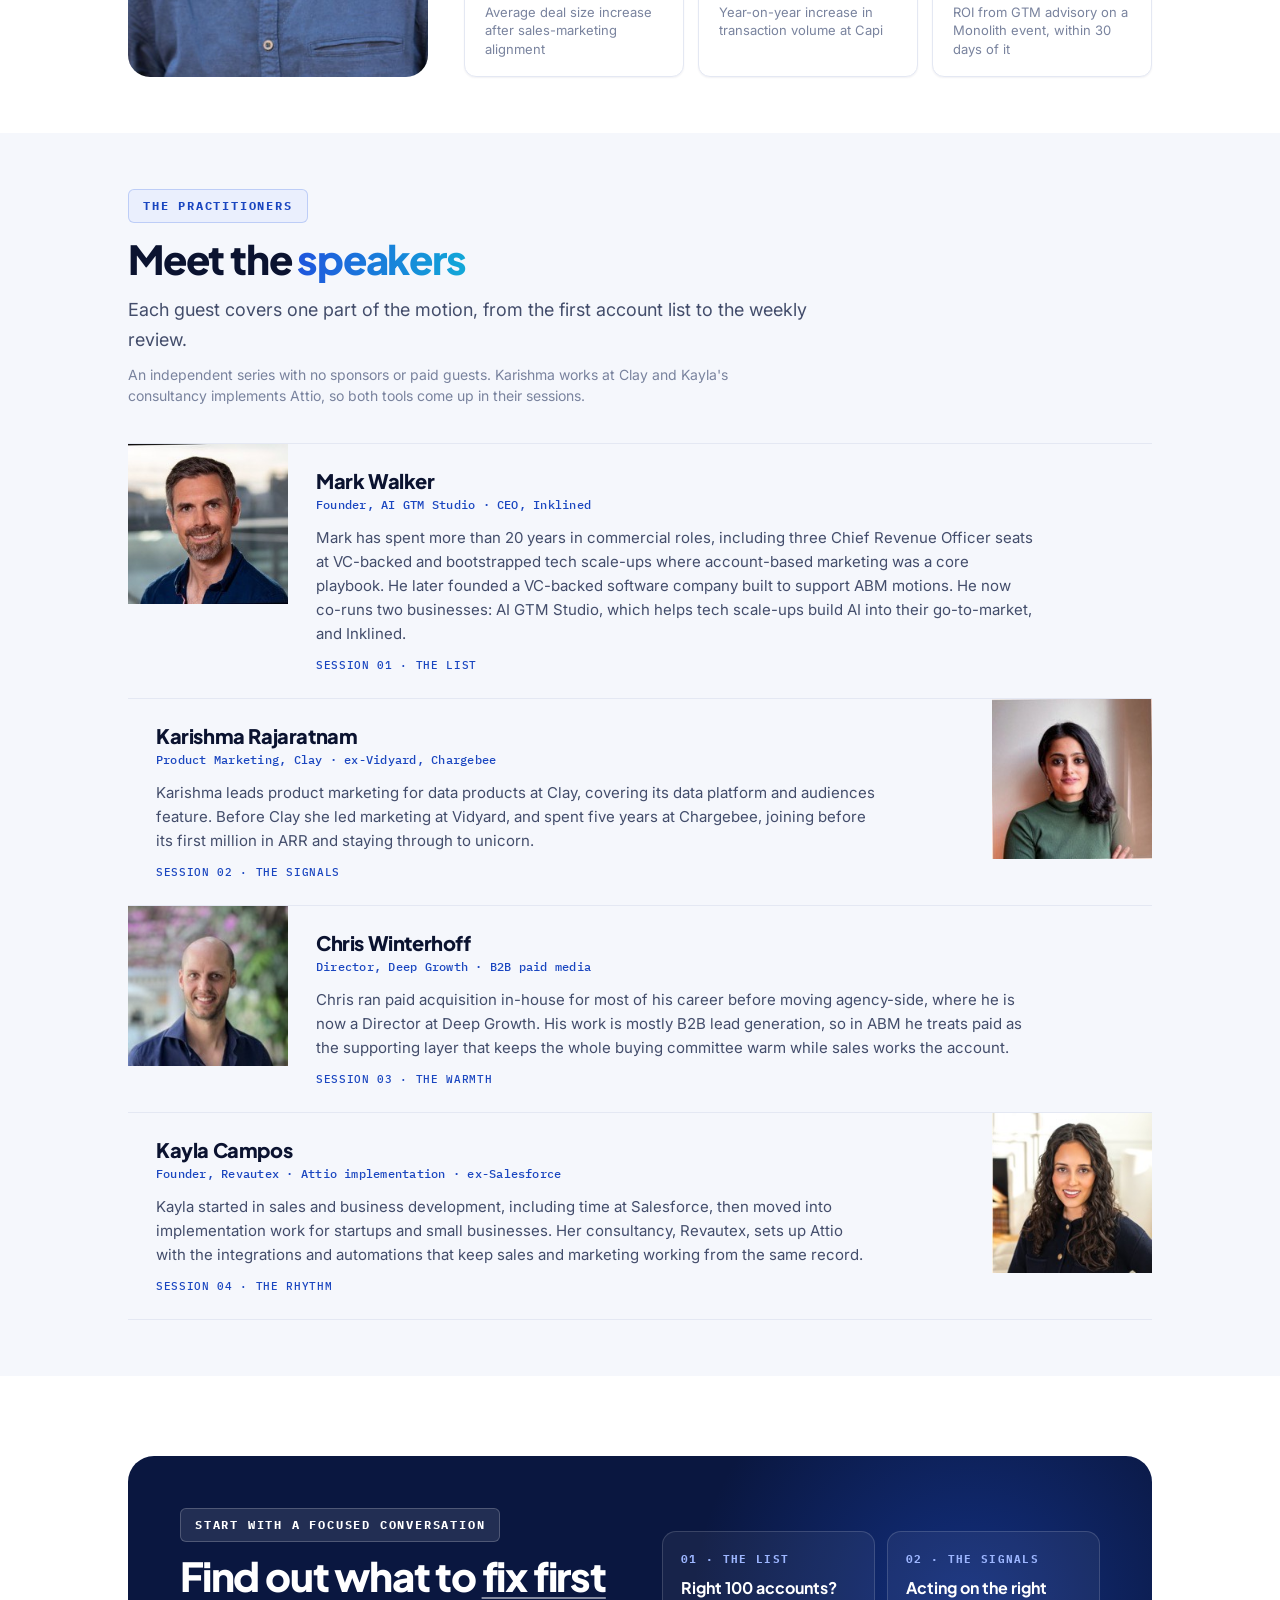
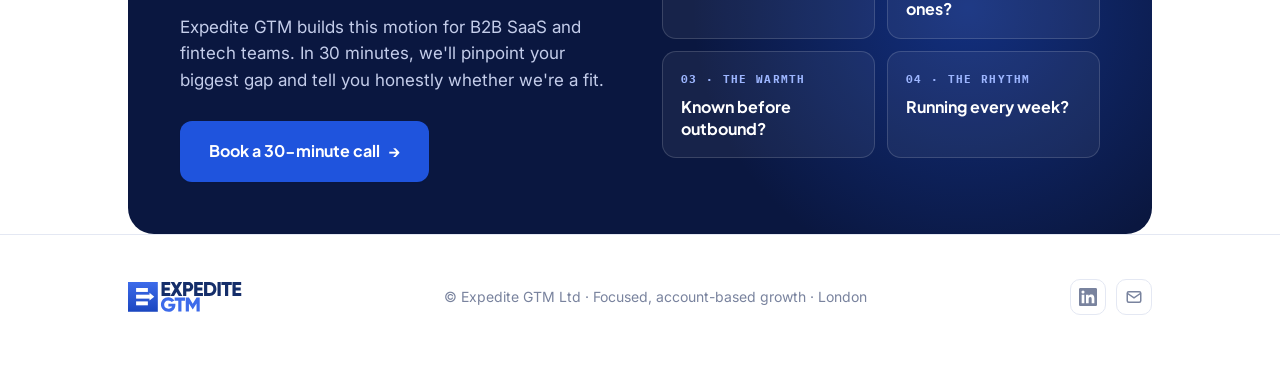
==== commit b47a5180: "ABM series: gradient highlight on headings, matching the homepage Adds the homepage's .hl-mark gradi" ====
--- a/abm-sessions/index.html
+++ b/abm-sessions/index.html
@@ -217,6 +217,7 @@
 .cta-section{padding:80px 0 0}
 .cta{background:var(--secondary);border-radius:26px;padding:52px;color:#fff;position:relative;overflow:hidden}
 .cta::before{content:"";position:absolute;right:-12%;top:-45%;width:60%;height:170%;background:radial-gradient(circle,color-mix(in srgb,var(--accent) 40%,transparent),transparent 62%);pointer-events:none}
+.hl-mark{background:linear-gradient(95deg,var(--blue-600) 0%,var(--cyan-500) 100%);-webkit-background-clip:text;background-clip:text;-webkit-text-fill-color:transparent;color:var(--accent-deep)}
 .cta .hl-mark{background:none;-webkit-background-clip:unset;background-clip:unset;-webkit-text-fill-color:#fff;color:#fff;text-decoration:underline;text-decoration-color:rgba(255,255,255,.5);text-underline-offset:5px;text-decoration-thickness:2px}
 .cta-grid{position:relative;z-index:1;display:grid;grid-template-columns:1fr 1fr;gap:44px;align-items:center}
 @media(max-width:860px){.cta-grid{grid-template-columns:1fr;gap:30px}}
@@ -314,7 +315,7 @@
   <div class="wrap">
     <div class="hero-inner">
       <p class="eyebrow">A field guide in four sessions</p>
-      <h1 style="margin-top:18px">How operators run<br>ABM with AI</h1>
+      <h1 style="margin-top:18px">How operators run<br><span class="hl-mark">ABM with AI</span></h1>
       <p class="tagline">How to pick 100 accounts, act on the right signals, and keep the motion running every week.</p>
       <p class="sub">Most ABM stalls in the same places: a target list nobody trusts, signals nobody acts on, outbound that lands cold and a weekly review that fades after a quarter. Across four sessions, operators walk through how they fix each one, with tools a lean team can run before it needs 6sense or Demandbase.</p>
       <div class="hero-cta">
@@ -329,7 +330,7 @@
 <section class="soft" id="covers">
   <div class="wrap">
     <p class="eyebrow rv">What this series covers</p>
-    <h2 class="sec-title rv">The full operating motion</h2>
+    <h2 class="sec-title rv">The full <span class="hl-mark">operating motion</span></h2>
     <div class="cov-grid rv rv-stagger">
       <a class="cov-card" href="#session-01">
         <div class="cov-top"><div class="phi-icon phi-icon-1"><svg viewBox="0 0 24 24" fill="none" stroke="currentColor" stroke-width="2" stroke-linecap="round" stroke-linejoin="round"><circle cx="12" cy="12" r="10"/><circle cx="12" cy="12" r="6"/><circle cx="12" cy="12" r="2"/></svg></div><span class="cov-num">Session 01</span></div>
@@ -357,7 +358,7 @@
     <div class="fit-panel rv">
       <div class="fit-head">
         <p class="eyebrow">Readiness check</p>
-        <h2>Is this series for you?</h2>
+        <h2>Is this series <span class="hl-mark">for you</span>?</h2>
       </div>
       <div>
         <p class="fit-label">Built for</p>
@@ -384,7 +385,7 @@
 <section class="soft" id="series">
   <div class="wrap">
     <p class="eyebrow rv">The series</p>
-    <h2 class="sec-title rv">Four sessions. Five practitioners.</h2>
+    <h2 class="sec-title rv">Four sessions. <span class="hl-mark">Five practitioners.</span></h2>
     <p class="series-intro rv">Each session picks up the question the previous one left open, so watch them in order if you're building the motion from scratch.</p>
 
     <div class="timeline rv">
@@ -517,7 +518,7 @@
 <section class="rv">
   <div class="wrap">
     <p class="eyebrow">Your host</p>
-    <h2 class="sec-title">Kartik Krishnan</h2>
+    <h2 class="sec-title"><span class="hl-mark">Kartik Krishnan</span></h2>
     <div class="host-layout rv">
       <div class="host-photo-col">
         <img id="kartik-photo" src="[data-uri]" alt="Kartik Krishnan, founder of Expedite GTM">
@@ -550,7 +551,7 @@
 <section class="soft" id="speakers">
   <div class="wrap">
     <p class="eyebrow rv">The practitioners</p>
-    <h2 class="sec-title rv">Meet the speakers</h2>
+    <h2 class="sec-title rv">Meet the <span class="hl-mark">speakers</span></h2>
     <p class="series-intro rv">Each guest covers one part of the motion, from the first account list to the weekly review.</p>
     <p class="spk-note rv">An independent series with no sponsors or paid guests. Karishma works at Clay and Kayla's consultancy implements Attio, so both tools come up in their sessions.</p>
     <div class="spk-rows rv rv-stagger">
